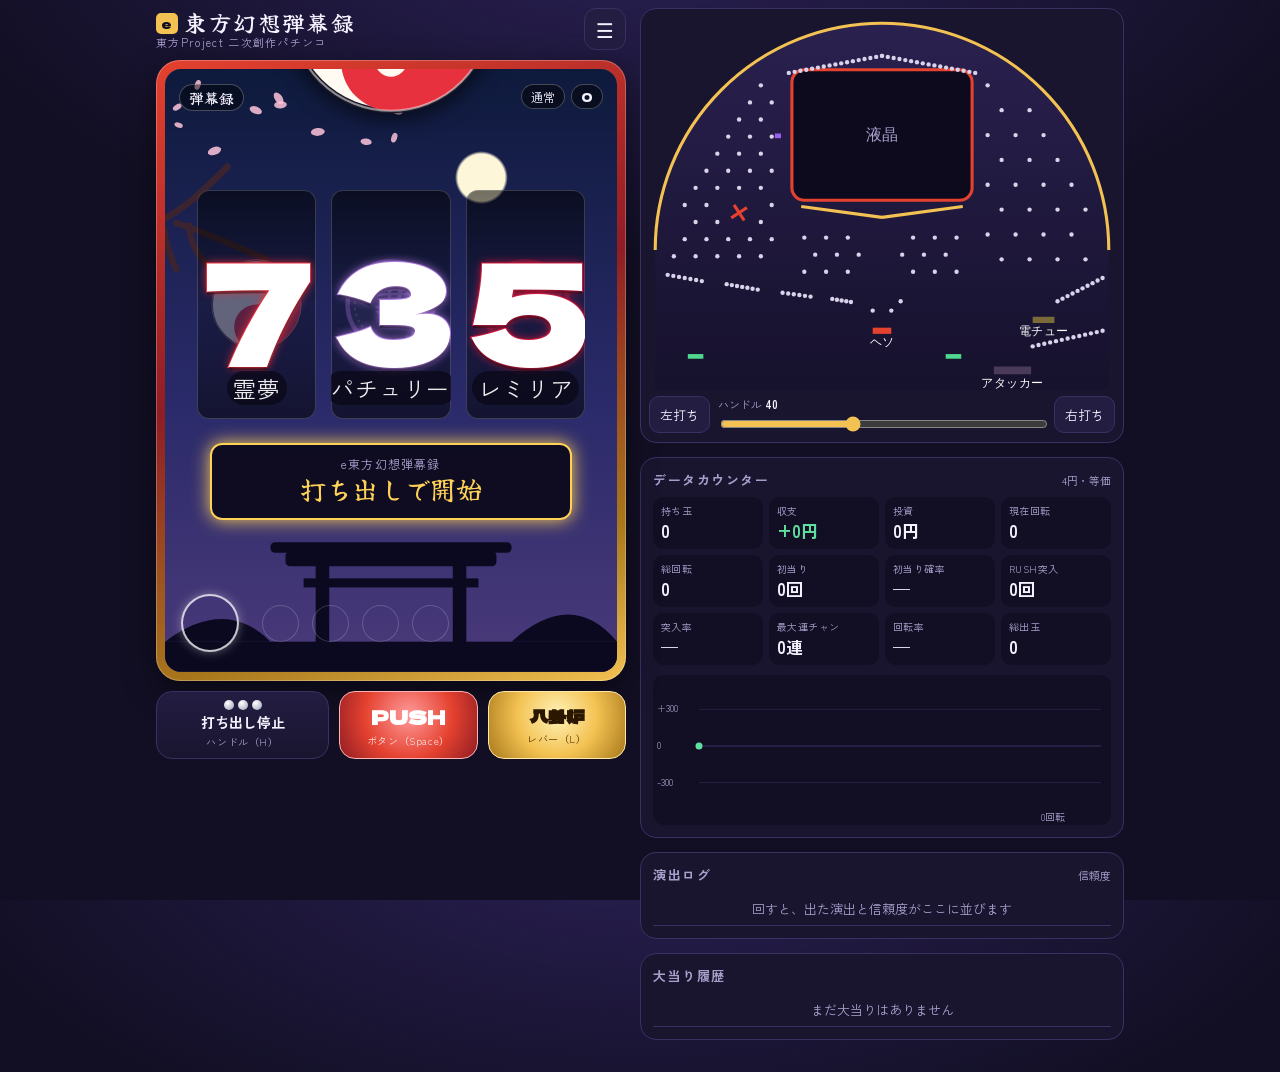
==== app/index.html @ f068f6b1 "物理盤面・セリフを追加し、EXと復活演出を濃厚に、フルデバッグ - 玉を打つ盤面を物理演算で追加（天釘・風車・ワープ・ステージ・道釘・命釘・ヘソ、   右打ちルートの電チュー・アタッカー）。ハンドルの" ====
<!doctype html>
<html lang="ja">
<head>
  <meta charset="utf-8">
  <meta name="viewport" content="width=device-width, initial-scale=1, viewport-fit=cover">
  <meta name="theme-color" content="#120f24">
  <meta name="apple-mobile-web-app-capable" content="yes">
  <meta name="apple-mobile-web-app-status-bar-style" content="black-translucent">
  <title>幻想弾幕録</title>
  <link rel="manifest" href="manifest.json">
  <link rel="icon" href="icon.svg" type="image/svg+xml">
  <link rel="apple-touch-icon" href="icon-192.png">
  <link rel="preconnect" href="https://fonts.googleapis.com">
  <link rel="preconnect" href="https://fonts.gstatic.com" crossorigin>
  <link rel="stylesheet" href="https://fonts.googleapis.com/css2?family=Dela+Gothic+One&family=Yuji+Syuku&family=Zen+Kaku+Gothic+New:wght@400;700&display=swap">
  <link rel="stylesheet" href="style.css">
</head>
<body>
  <div id="app">
    <div class="machine">
      <header class="bar">
        <div class="brand"><span class="e">e</span>東方幻想弾幕録<small>東方Project 二次創作パチンコ</small></div>
        <button id="menuBtn" class="icon-btn" type="button" aria-label="メニュー（カスタム・設定）">☰</button>
      </header>

      <div class="cabinet">
        <div id="stage" class="stage" aria-label="液晶"></div>
      </div>

      <div class="controls">
        <button id="handleBtn" class="ctl handle" type="button" aria-pressed="false">
          <span class="glyph"><i class="ball"></i><i class="ball"></i><i class="ball"></i></span>
          <span class="lbl">打ち出し停止</span>
          <small>ハンドル（H）</small>
        </button>
        <button id="pushBtn" class="ctl push" type="button">
          <span class="glyph">PUSH</span>
          <small>ボタン（Space）</small>
        </button>
        <button id="leverBtn" class="ctl lever" type="button">
          <span class="glyph">八卦炉</span>
          <small>レバー（L）</small>
        </button>
        <button id="dropBtn" class="ctl drop" type="button" hidden>
          <span class="glyph">役物</span>
          <small>投下</small>
        </button>
      </div>

      <div class="board-panel" id="boardPanel">
        <canvas id="board" class="board" aria-label="盤面"></canvas>
        <div class="stroke">
          <button type="button" id="leftShot">左打ち</button>
          <label class="stroke-range"><span>ハンドル <b id="strengthVal">40</b></span>
            <input id="strength" type="range" min="0" max="100" step="1" value="40" aria-label="ハンドルの強さ"></label>
          <button type="button" id="rightShot">右打ち</button>
        </div>
        <div class="shot-hint" id="shotHint" hidden></div>
      </div>
    </div>

    <div class="side">
      <section class="panel" aria-labelledby="counterTitle">
        <h2 id="counterTitle">データカウンター <small>4円・等価</small></h2>
        <div class="counter">
          <div><span>持ち玉</span><b id="cBalls">0</b></div>
          <div><span>収支</span><b id="cBalance">0円</b></div>
          <div><span>投資</span><b id="cInvest">0円</b></div>
          <div><span>現在回転</span><b id="cNow">0</b></div>
          <div><span>総回転</span><b id="cTotal">0</b></div>
          <div><span>初当り</span><b id="cHits">0回</b></div>
          <div><span>初当り確率</span><b id="cProb">—</b></div>
          <div><span>RUSH突入</span><b id="cRush">0回</b></div>
          <div><span>突入率</span><b id="cRushRate">—</b></div>
          <div><span>最大連チャン</span><b id="cMax">0連</b></div>
          <div><span>回転率</span><b id="cRate">—</b></div>
          <div><span>総出玉</span><b id="cOut">0</b></div>
        </div>
        <canvas id="graph" class="graph" aria-label="差玉グラフ"></canvas>
      </section>

      <section class="panel" id="logPanel" aria-labelledby="logTitle">
        <h2 id="logTitle">演出ログ <small>信頼度</small></h2>
        <ul class="list" id="log"></ul>
      </section>

      <section class="panel" aria-labelledby="historyTitle">
        <h2 id="historyTitle">大当り履歴</h2>
        <ul class="list" id="history"></ul>
      </section>
    </div>
  </div>

  <div class="scrim" id="menu" hidden>
    <div class="sheet" role="dialog" aria-modal="true" aria-labelledby="menuTitle">
      <div class="sheet-head">
        <h2 id="menuTitle">メニュー</h2>
        <button id="menuClose" type="button" class="icon-btn" aria-label="閉じる">✕</button>
      </div>
      <div class="tabs" id="menuTabs" role="tablist">
        <button type="button" role="tab" data-tab="custom">カスタム</button>
        <button type="button" role="tab" data-tab="settings">設定</button>
        <button type="button" role="tab" data-tab="art">素材</button>
        <button type="button" role="tab" data-tab="spec">スペック</button>
        <button type="button" role="tab" data-tab="data">データ</button>
        <button type="button" role="tab" data-tab="dev">開発者</button>
      </div>
      <div id="menuBody"></div>
    </div>
  </div>

  <div class="scrim" id="confirm" hidden>
    <div class="confirm" role="alertdialog" aria-modal="true" aria-labelledby="confirmText">
      <p id="confirmText">持ち玉・投資・履歴・グラフを消して最初からにします。よろしいですか？</p>
      <div class="row">
        <button type="button" id="confirmNo">やめる</button>
        <button type="button" id="confirmYes" class="btn-primary">リセット</button>
      </div>
    </div>
  </div>

  <script src="data.js"></script>
  <script src="engine.js"></script>
  <script src="sound.js"></script>
  <script src="assets.js"></script>
  <script src="board.js"></script>
  <script src="stage.js"></script>
  <script src="app.js"></script>
</body>
</html>
---- app/style.css ----
/* 幻想郷の夜をまとった筐体。左に台、右（スマホでは下）にデータカウンター。 */
:root {
  --night: #120f24;
  --night-2: #1c1738;
  --panel: #19152f;
  --panel-2: #231d42;
  --line: #3a3163;
  --ink: #f5f1ff;
  --muted: #a99fcb;
  --shu: #e4412f;
  --shu-deep: #8f1d24;
  --gold: #f3c252;
  --gold-deep: #a8781c;
  --sakura: #f7a8c8;
  --ice: #7fd6f6;
  --plus: #5fe0a0;
  --minus: #ff5d6c;

  --c-white: #ffffff;
  --c-blue: #59a9ff;
  --c-green: #4fd88f;
  --c-purple: #bb80ff;
  --c-red: #ff3b52;
  --c-gold: #ffd257;

  --font-display: "Yuji Syuku", "Hiragino Mincho ProN", "Yu Mincho", serif;
  --font-ui: "Zen Kaku Gothic New", "Hiragino Sans", "Noto Sans JP", system-ui, sans-serif;
  --font-num: "Dela Gothic One", "Zen Kaku Gothic New", "Hiragino Sans", sans-serif;

  color-scheme: dark;
}

* { box-sizing: border-box; }
[hidden] { display: none !important; }

html, body { height: 100%; }

body {
  margin: 0;
  background:
    radial-gradient(1200px 600px at 50% -10%, #2b2156 0%, transparent 60%),
    var(--night);
  color: var(--ink);
  font-family: var(--font-ui);
  font-size: 14px;
  -webkit-tap-highlight-color: transparent;
}

button, select, input { font: inherit; color: inherit; }

button {
  cursor: pointer;
  border: 1px solid var(--line);
  background: var(--panel-2);
  border-radius: 10px;
  padding: 8px 12px;
  touch-action: manipulation;
}
button:focus-visible, select:focus-visible, input:focus-visible { outline: 2px solid var(--gold); outline-offset: 2px; }

#app {
  max-width: 1000px;
  margin: 0 auto;
  padding-inline: 16px;
  padding-block: 8px 32px;
  display: grid;
  grid-template-columns: minmax(0, 1fr);
  gap: 14px;
}

@media (min-width: 900px) {
  #app { grid-template-columns: minmax(0, 470px) minmax(0, 1fr); align-items: start; }
  .machine { position: sticky; top: calc(env(safe-area-inset-top, 0px) + 8px); }
}

.machine { display: grid; gap: 10px; min-width: 0; }
.side { display: grid; gap: 14px; min-width: 0; }

/* ---------- ヘッダー ---------- */

.bar { display: flex; align-items: center; justify-content: space-between; gap: 8px; }
.brand { font-family: var(--font-display); font-size: 23px; letter-spacing: 0.06em; line-height: 1.1; }
.brand .e {
  font-family: var(--font-num);
  font-size: 13px;
  color: var(--night);
  background: var(--gold);
  border-radius: 5px;
  padding: 1px 5px;
  margin-right: 6px;
  vertical-align: 3px;
}
.brand small { display: block; font-family: var(--font-ui); font-size: 11px; letter-spacing: 0.12em; color: var(--muted); }
.icon-btn { width: 42px; height: 42px; padding: 0; font-size: 20px; border-radius: 12px; }

/* ---------- 筐体とステージ ---------- */

.cabinet {
  border-radius: 24px;
  padding: 9px;
  background:
    linear-gradient(160deg, var(--shu) 0%, var(--shu-deep) 45%, var(--gold-deep) 80%, var(--gold) 100%);
  box-shadow: 0 10px 30px rgba(0, 0, 0, 0.5), inset 0 0 0 1px rgba(255, 255, 255, 0.25);
}

.stage {
  position: relative;
  aspect-ratio: 3 / 4;
  max-width: 100%;
  border-radius: 16px;
  overflow: hidden;
  isolation: isolate;
  background: var(--night-2);
  box-shadow: inset 0 0 0 2px rgba(243, 194, 82, 0.6);
  user-select: none;
  -webkit-user-select: none;
}
.stage > * { position: absolute; }

/* 背景 */
.bg { inset: 0; z-index: 0; transition: opacity 0.6s; }
.bg svg { position: absolute; inset: auto 0 0 0; width: 100%; height: auto; }
.bg.shrine { background: radial-gradient(circle at 70% 18%, #fdf6d8 0 4%, transparent 4.5%), linear-gradient(#0e1a3c 0%, #2a2a6a 55%, #4b3a7a 100%); }
.bg.koumakan { background: radial-gradient(circle at 72% 20%, #ff6a6a 0 9%, #c4142c 9.5% 11%, transparent 11.5%), linear-gradient(#2a0610 0%, #6b0d1f 55%, #a3203a 100%); }
.bg.meikai { background: radial-gradient(circle at 30% 22%, #fff 0 5%, transparent 5.5%), linear-gradient(#3a2d5c 0%, #7d6aa8 55%, #e6b3d6 100%); }
.bg.rush { background: conic-gradient(from 0deg at 50% 45%, #3b0b4f, #0d2d5c, #0b4a4a, #4a3b0b, #4f0b2a, #3b0b4f); animation: spinbg 14s linear infinite; }
.bg.bonus { background: radial-gradient(circle at 50% 40%, #fff3c4 0%, #f3c252 25%, #a8521c 60%, #2a0d10 100%); }
@keyframes spinbg { to { filter: hue-rotate(360deg); } }

.fx { inset: 0; width: 100%; height: 100%; z-index: 1; pointer-events: none; }

/* 桜役物（西行妖） */
.sakura-yaku { left: -6%; top: 12%; width: 34%; z-index: 2; pointer-events: none; transform-origin: 0 50%; transition: transform 0.5s, filter 0.5s; }
.sakura-yaku .blossom { transform-box: fill-box; transform-origin: center; transform: scale(0.35); transition: transform 0.6s cubic-bezier(0.2, 1.6, 0.4, 1); }
.sakura-yaku.bloom { filter: drop-shadow(0 0 12px var(--sakura)); }
.sakura-yaku.bloom .blossom { transform: scale(1); }

/* 陰陽玉役物 */
.yinyang {
  left: 50%;
  top: 0;
  width: 46%;
  z-index: 6;
  transform: translate(-50%, -78%);
  pointer-events: none;
  filter: drop-shadow(0 6px 10px rgba(0, 0, 0, 0.6));
}
.yinyang svg { width: 100%; height: auto; display: block; }
.yinyang.lamp svg { filter: drop-shadow(0 0 14px #ff5a5a) drop-shadow(0 0 24px #ffd257); animation: lamp 0.35s ease-in-out infinite alternate; }
@keyframes lamp { to { filter: drop-shadow(0 0 4px #ff5a5a); } }
.yinyang.drop { animation: drop 1.05s cubic-bezier(0.3, 0, 0.3, 1) both; }
.yinyang.drop-weak { animation: dropWeak 0.9s cubic-bezier(0.3, 0, 0.3, 1) both; }
.yinyang.drop-early { animation-duration: 0.7s; }
@keyframes drop {
  0% { transform: translate(-50%, -78%) rotate(0deg); }
  28% { transform: translate(-50%, 34%) rotate(200deg); }
  36% { transform: translate(-50%, 24%) rotate(220deg); }
  44% { transform: translate(-50%, 34%) rotate(230deg); }
  78% { transform: translate(-50%, 34%) rotate(240deg); }
  100% { transform: translate(-50%, -78%) rotate(360deg); }
}
@keyframes dropWeak {
  0% { transform: translate(-50%, -78%); }
  35% { transform: translate(-50%, -38%) rotate(40deg); }
  60% { transform: translate(-50%, -44%) rotate(30deg); }
  100% { transform: translate(-50%, -78%); }
}

.logo {
  left: 3%;
  top: 2.5%;
  z-index: 7;
  font-family: var(--font-display);
  font-size: 15px;
  padding: 2px 9px;
  border-radius: 999px;
  background: rgba(0, 0, 0, 0.45);
  border: 1px solid rgba(255, 255, 255, 0.25);
}
.logo.flash-white { animation: logoFlash 0.5s 2; --lf: #ffffff; }
.logo.flash-red { animation: logoFlash 0.5s 3; --lf: var(--c-red); }
@keyframes logoFlash { 50% { background: var(--lf); color: #000; box-shadow: 0 0 18px var(--lf); } }

.status {
  right: 3%;
  top: 2.5%;
  z-index: 7;
  display: flex;
  gap: 6px;
  align-items: center;
  font-size: 12px;
}
.chip {
  padding: 3px 9px;
  border-radius: 999px;
  background: rgba(0, 0, 0, 0.5);
  border: 1px solid rgba(255, 255, 255, 0.25);
  font-variant-numeric: tabular-nums;
}
.chip.rush { background: linear-gradient(90deg, var(--shu), #b0178c); border-color: #ffd0e0; font-weight: 700; }
.chip.st { font-family: var(--font-num); }

/* リール */
.reels {
  left: 7%;
  right: 7%;
  top: 20%;
  height: 38%;
  z-index: 3;
  display: grid;
  grid-template-columns: repeat(3, 1fr);
  gap: 4%;
  transition: filter 0.4s, opacity 0.4s;
}
.reels.dim { filter: brightness(0.45) saturate(0.6); }
.reel {
  position: relative;
  overflow: hidden;
  border-radius: 12px;
  background: linear-gradient(rgba(0, 0, 0, 0.55), rgba(0, 0, 0, 0.25) 50%, rgba(0, 0, 0, 0.55));
  box-shadow: inset 0 0 0 1px rgba(255, 255, 255, 0.18);
}
.strip { position: absolute; left: 0; right: 0; top: 0; will-change: transform; }
.cell {
  height: var(--cell-h, 100px);
  display: grid;
  place-items: center;
  position: relative;
}
.cell .num {
  position: relative;
  z-index: 1;
  font-family: var(--font-num);
  font-size: calc(var(--cell-h, 100px) * 0.62);
  line-height: 1;
  color: #fff;
  -webkit-text-stroke: 2px var(--cc, #e8313f);
  paint-order: stroke fill;
  text-shadow: 0 0 10px var(--cc, #e8313f), 0 3px 0 rgba(0, 0, 0, 0.6);
}
.crest { display: block; }
.crest svg, .big-crest svg { display: block; width: 100%; height: auto; }
.cell .crest { position: absolute; width: 78%; opacity: 0.32; }
.cell .name {
  position: absolute;
  bottom: 6%;
  z-index: 1;
  font-size: calc(var(--cell-h, 100px) * 0.1);
  letter-spacing: 0.04em;
  white-space: nowrap;
  padding: 0 6px;
  border-radius: 99px;
  background: rgba(10, 8, 22, 0.72);
  color: rgba(255, 255, 255, 0.92);
}
.cell.charge .num { font-size: calc(var(--cell-h, 100px) * 0.24); -webkit-text-stroke: 1px var(--gold); text-shadow: 0 0 12px var(--gold); }
.cell.next .num { font-size: calc(var(--cell-h, 100px) * 0.34); -webkit-text-stroke: 1px var(--c-purple); }

.reel.spinning .strip { animation: roll var(--roll, 0.32s) linear infinite; filter: blur(1.5px); }
.reel.slow .strip { --roll: 0.9s; }
@keyframes roll { from { transform: translateY(0); } to { transform: translateY(-33.3333%); } }
.reel.tenpai { box-shadow: inset 0 0 0 2px var(--c-red), 0 0 16px var(--c-red); }
.reel.hit { box-shadow: inset 0 0 0 2px var(--c-gold), 0 0 22px var(--c-gold); animation: hitBounce 0.5s ease-out 3; }
@keyframes hitBounce { 50% { transform: translateY(-6%); } }
.reel.shake { animation: shake 0.12s linear infinite; }
@keyframes shake { 25% { transform: translateX(-3px); } 75% { transform: translateX(3px); } }

/* 保留 */
.holds {
  left: 4%;
  right: 4%;
  bottom: 3%;
  height: 10%;
  z-index: 4;
  display: flex;
  align-items: center;
  gap: 3%;
}
.hold {
  position: relative;
  width: 9%;
  aspect-ratio: 1;
  border-radius: 50%;
  background: radial-gradient(circle at 35% 30%, #fff, #c9c4da 60%, #8d86a6);
  box-shadow: 0 0 0 1px rgba(0, 0, 0, 0.4);
  transition: transform 0.3s;
}
.hold.empty { background: transparent; box-shadow: inset 0 0 0 1px rgba(255, 255, 255, 0.18); }
.hold.active { width: 13%; margin-right: 3%; box-shadow: 0 0 0 2px rgba(255, 255, 255, 0.7), 0 0 12px rgba(255, 255, 255, 0.5); }
.hold.c-blue { background: radial-gradient(circle at 35% 30%, #d9ecff, var(--c-blue) 55%, #1d4f9a); }
.hold.c-green { background: radial-gradient(circle at 35% 30%, #dcffe9, var(--c-green) 55%, #17733f); }
.hold.c-purple { background: radial-gradient(circle at 35% 30%, #f1e2ff, var(--c-purple) 55%, #5b2a99); }
.hold.c-red { background: radial-gradient(circle at 35% 30%, #ffdadf, var(--c-red) 55%, #8d0f20); }
.hold.c-gold { background: radial-gradient(circle at 35% 30%, #fff6d1, var(--c-gold) 55%, #9a6a10); box-shadow: 0 0 10px var(--c-gold); }
.hold.c-rainbow { background: conic-gradient(#ff4d6d, #ffb84d, #f9f871, #4dff9a, #4dc7ff, #9d6bff, #ff4d6d); animation: spin 1.2s linear infinite; box-shadow: 0 0 12px #fff; }
.hold.c-blink { animation: blink 0.4s steps(2) infinite; }
.hold.c-seal::after {
  content: "";
  position: absolute;
  left: 30%;
  top: -12%;
  width: 40%;
  height: 124%;
  border-radius: 2px;
  background: repeating-linear-gradient(#f6eed2 0 20%, #c4142c 20% 24%, #f6eed2 24% 100%);
  box-shadow: 0 0 6px rgba(0, 0, 0, 0.6);
}
.hold.pop { animation: pop 0.45s ease-out; }
@keyframes pop { 40% { transform: scale(1.45); } }
@keyframes spin { to { transform: rotate(360deg); } }
@keyframes blink { 50% { filter: brightness(2) saturate(0); } }
.holds.rush .hold:not(.empty):not([class*="c-"]) { background: radial-gradient(circle at 35% 30%, #fff, #ffc0d6 55%, #b0306a); }

.right-shoot {
  right: 3%;
  top: 11%;
  z-index: 7;
  font-family: var(--font-num);
  font-size: 12px;
  color: var(--gold);
  letter-spacing: 0.08em;
  animation: arrow 0.8s ease-in-out infinite;
}
@keyframes arrow { 50% { transform: translateX(4px); } }

/* 演出レイヤー */
.layer { inset: 0; z-index: 5; pointer-events: none; }
.layer > * { position: absolute; }

.card {
  left: 7%;
  right: 7%;
  top: 30%;
  padding: 10px 12px 12px;
  border-radius: 12px;
  background: rgba(10, 8, 22, 0.86);
  border: 2px solid var(--tone, #fff);
  box-shadow: 0 0 18px var(--tone, #fff);
  text-align: center;
  animation: cardIn 0.28s cubic-bezier(0.2, 1.3, 0.4, 1) both;
}
.card .t { font-size: 12px; letter-spacing: 0.1em; color: var(--muted); }
.card .m { font-family: var(--font-display); font-size: 26px; line-height: 1.3; color: var(--tone, #fff); text-wrap: balance; }
.card .crest { width: 42px; margin: 0 auto 4px; display: block; }
@keyframes cardIn { from { transform: scale(0.6) rotate(-3deg); opacity: 0; } }

.tone-white { --tone: var(--c-white); }
.tone-blue { --tone: var(--c-blue); }
.tone-green { --tone: var(--c-green); }
.tone-purple { --tone: var(--c-purple); }
.tone-red { --tone: var(--c-red); }
.tone-gold { --tone: var(--c-gold); }
.tone-rainbow { --tone: #ff7ad9; }
.tone-rainbow .m, .rainbow-text {
  background: linear-gradient(90deg, #ff4d6d, #ffb84d, #f9f871, #4dff9a, #4dc7ff, #9d6bff, #ff4d6d);
  background-size: 200% 100%;
  -webkit-background-clip: text;
  background-clip: text;
  color: transparent;
  animation: rainbow 1.2s linear infinite;
}
@keyframes rainbow { to { background-position: 200% 0; } }

.reach-title {
  left: 0;
  right: 0;
  top: 7%;
  padding: 8px 10px;
  text-align: center;
  background: linear-gradient(90deg, transparent, rgba(0, 0, 0, 0.7) 20% 80%, transparent);
  animation: titleIn 0.45s cubic-bezier(0.2, 1.4, 0.4, 1) both;
}
.reach-title .k { font-size: 12px; letter-spacing: 0.3em; color: var(--muted); }
.reach-title .m { font-family: var(--font-display); font-size: clamp(22px, 7.4vw, 32px); line-height: 1.2; color: var(--tone, #fff); text-shadow: 0 0 14px var(--tone, #fff); text-wrap: balance; }
@keyframes titleIn { from { transform: scaleX(1.8); opacity: 0; letter-spacing: 0.5em; } }

.big-crest { left: 50%; top: 50%; width: 70%; transform: translate(-50%, -50%); opacity: 0.18; animation: crestIn 0.6s ease-out both; }
@keyframes crestIn { from { transform: translate(-50%, -50%) scale(1.6) rotate(-20deg); opacity: 0; } }

.cutin {
  left: -4%;
  right: -4%;
  top: 60%;
  height: 20%;
  display: flex;
  align-items: center;
  gap: 10px;
  padding-inline: 10%;
  transform: skewY(-7deg);
  background: linear-gradient(90deg, rgba(0, 0, 0, 0.9), var(--tone, #fff) 18%, rgba(0, 0, 0, 0.9) 22%, rgba(0, 0, 0, 0.9) 78%, var(--tone, #fff) 82%, rgba(0, 0, 0, 0.9));
  border-top: 2px solid var(--tone, #fff);
  border-bottom: 2px solid var(--tone, #fff);
  animation: cutin 1.25s cubic-bezier(0.2, 0.9, 0.3, 1) both;
}
.cutin .crest { width: 16%; flex: none; }
.cutin .m { font-family: var(--font-display); font-size: clamp(16px, 5.4vw, 24px); color: var(--tone, #fff); text-shadow: 0 0 10px var(--tone, #fff); min-width: 0; }
@keyframes cutin {
  0% { transform: skewY(-7deg) translateX(110%); }
  18%, 82% { transform: skewY(-7deg) translateX(0); }
  100% { transform: skewY(-7deg) translateX(-110%); }
}

.telop {
  left: 4%;
  right: 4%;
  bottom: 16%;
  z-index: 6;
  padding: 6px 10px;
  text-align: center;
  font-family: var(--font-display);
  font-size: clamp(16px, 5vw, 21px);
  color: var(--tone, #fff);
  background: linear-gradient(90deg, transparent, rgba(0, 0, 0, 0.72) 15% 85%, transparent);
  border-block: 1px solid var(--tone, rgba(255, 255, 255, 0.4));
  animation: telopIn 0.3s ease-out both;
}
@keyframes telopIn { from { clip-path: inset(0 50% 0 50%); } to { clip-path: inset(0 0 0 0); } }

.notice {
  inset: 0;
  display: grid;
  place-items: center;
  text-align: center;
  font-family: var(--font-display);
  font-size: clamp(34px, 12vw, 54px);
  color: var(--tone, var(--c-gold));
  text-shadow: 0 0 16px var(--tone, var(--c-gold)), 0 0 40px var(--tone, var(--c-gold));
  animation: noticeIn 0.5s cubic-bezier(0.2, 1.5, 0.4, 1) both;
}
@keyframes noticeIn { from { transform: scale(3); opacity: 0; } }

.su { left: 6%; right: 6%; top: 24%; display: grid; gap: 6px; }
.su .step {
  padding: 6px 10px;
  border-radius: 8px;
  background: rgba(0, 0, 0, 0.75);
  border: 1px solid var(--tone, #fff);
  font-family: var(--font-display);
  font-size: 18px;
  color: var(--tone, #fff);
  display: flex;
  align-items: center;
  gap: 8px;
  animation: stepIn 0.25s ease-out both;
}
.su .step .crest { width: 26px; flex: none; }
@keyframes stepIn { from { transform: translateX(-30%); opacity: 0; } }

.clock-fx {
  left: 50%;
  top: 40%;
  width: 72%;
  aspect-ratio: 1;
  transform: translate(-50%, -50%);
  border-radius: 50%;
  border: 3px solid var(--tone, #fff);
  box-shadow: 0 0 24px var(--tone, #fff), inset 0 0 24px var(--tone, #fff);
  animation: clockIn 1.4s ease-out both;
}
.clock-fx::before, .clock-fx::after {
  content: "";
  position: absolute;
  left: 50%;
  bottom: 50%;
  width: 3px;
  background: var(--tone, #fff);
  transform-origin: 50% 100%;
}
.clock-fx::before { height: 38%; animation: hand 1.4s linear both; }
.clock-fx::after { height: 26%; transform: rotate(90deg); }
@keyframes clockIn { from { transform: translate(-50%, -50%) scale(0.2); opacity: 0; } 30% { opacity: 1; } }
@keyframes hand { from { transform: rotate(0deg); } to { transform: rotate(-300deg); } }

.stage.mono .bg, .stage.mono .fx, .stage.mono .reels { filter: grayscale(1) contrast(1.2); }
.stage.freeze .fx, .stage.freeze .reels { filter: saturate(0.2) hue-rotate(180deg) brightness(0.8); }

.laser {
  left: -5%;
  right: -5%;
  height: 2.2%;
  border-radius: 99px;
  background: linear-gradient(90deg, transparent, #fff 20% 80%, transparent);
  box-shadow: 0 0 12px var(--c-red), 0 0 24px var(--c-red);
  animation: laser 0.6s ease-out both;
}
@keyframes laser { from { transform: scaleX(0); } 60% { transform: scaleX(1); } to { opacity: 0; } }

.sukima {
  left: 8%;
  right: 8%;
  top: 34%;
  height: 22%;
  border-radius: 50%;
  background: radial-gradient(ellipse at center, #0b0414 40%, #3b1260 70%, transparent 72%);
  box-shadow: 0 0 24px #9a5ef0;
  animation: sukimaOpen 1.3s ease-out both;
  overflow: hidden;
}
.sukima::before {
  content: "";
  position: absolute;
  inset: 0;
  background:
    radial-gradient(circle at 22% 45%, #fff 0 2%, #c22 2.5% 4%, transparent 4.5%),
    radial-gradient(circle at 48% 60%, #fff 0 2%, #c22 2.5% 4%, transparent 4.5%),
    radial-gradient(circle at 70% 40%, #fff 0 2%, #c22 2.5% 4%, transparent 4.5%),
    radial-gradient(circle at 85% 62%, #fff 0 1.6%, #c22 2% 3.4%, transparent 3.8%);
}
.sukima .ribbon { position: absolute; top: -10%; width: 8%; height: 30%; background: #e04a8a; border-radius: 2px; }
@keyframes sukimaOpen { from { transform: scaleY(0); } 40% { transform: scaleY(1); } 85% { transform: scaleY(1); } to { transform: scaleY(0.04); opacity: 0; } }

.roulette {
  left: 18%;
  right: 18%;
  top: 30%;
  padding: 8px;
  border-radius: 14px;
  text-align: center;
  background: rgba(8, 30, 54, 0.9);
  border: 2px solid var(--ice);
  box-shadow: 0 0 22px var(--ice);
}
.roulette .t { font-size: 12px; color: var(--ice); letter-spacing: 0.1em; }
.roulette .m { font-family: var(--font-num); font-size: 44px; color: #fff; text-shadow: 0 0 14px var(--ice); }

.word {
  inset: 0;
  display: flex;
  align-items: center;
  justify-content: center;
  gap: 4px;
  font-family: var(--font-display);
  font-size: clamp(44px, 16vw, 72px);
  color: var(--tone, #fff);
  text-shadow: 0 0 18px var(--tone, #fff);
}
.word span { animation: wordIn 0.35s cubic-bezier(0.2, 1.5, 0.4, 1) both; }
@keyframes wordIn { from { transform: translateY(-80%) scale(2); opacity: 0; } }

.flash { inset: 0; z-index: 9; background: #fff; opacity: 0; pointer-events: none; }
.flash.go { animation: flash 0.55s ease-out; }
.flash.red.go { background: var(--c-red); }
.flash.gold.go { background: var(--c-gold); }
@keyframes flash { 0% { opacity: 0.95; } 100% { opacity: 0; } }

.stage.quake { animation: quake 0.08s linear 8; }
@keyframes quake { 25% { transform: translate(3px, -2px); } 75% { transform: translate(-3px, 2px); } }

.edge { inset: 0; z-index: 8; pointer-events: none; box-shadow: inset 0 0 0 4px var(--tone, #fff), inset 0 0 40px var(--tone, #fff); animation: edge 0.25s ease-in-out 4 alternate; }
@keyframes edge { from { opacity: 0.2; } }

/* デバイス（PUSH・八卦炉レバー） */
.prompt { inset: 0; z-index: 8; display: grid; place-items: center; pointer-events: auto; cursor: pointer; }
.prompt .orb {
  width: 40%;
  aspect-ratio: 1;
  display: grid;
  place-items: center;
  font-family: var(--font-num);
  font-size: clamp(18px, 6vw, 28px);
  color: #fff;
  text-shadow: 0 2px 0 rgba(0, 0, 0, 0.5);
  border-radius: 50%;
  background: radial-gradient(circle at 35% 30%, #fff 0%, #ff8a8a 25%, var(--shu) 60%, var(--shu-deep) 100%);
  box-shadow: 0 0 0 4px #fff, 0 0 30px var(--shu);
  animation: pulse 0.5s ease-in-out infinite alternate;
}
.prompt .orb.lever {
  border-radius: 0;
  clip-path: polygon(30% 0, 70% 0, 100% 30%, 100% 70%, 70% 100%, 30% 100%, 0 70%, 0 30%);
  background: radial-gradient(circle at 50% 50%, #fff6c8 0%, var(--gold) 45%, var(--gold-deep) 100%);
  color: #3a1d00;
  text-shadow: none;
  font-size: clamp(15px, 4.6vw, 22px);
}
.prompt .orb small { display: block; font-family: var(--font-ui); font-size: 11px; font-weight: 700; }
.prompt .count { position: absolute; bottom: 20%; font-family: var(--font-num); font-size: 26px; color: var(--gold); }
@keyframes pulse { to { transform: scale(1.08); } }

/* BONUS・RUSH画面 */
.bonus-screen {
  inset: 0;
  z-index: 6;
  display: grid;
  place-content: center;
  justify-items: center;
  gap: 6px;
  text-align: center;
  background: radial-gradient(circle at 50% 42%, rgba(255, 243, 196, 0.25), rgba(20, 8, 10, 0.75) 70%);
}
.bonus-screen .t { font-family: var(--font-display); font-size: clamp(26px, 9vw, 40px); color: var(--c-gold); text-shadow: 0 0 18px var(--c-gold); }
.bonus-screen .sub { font-family: var(--font-num); font-size: 18px; letter-spacing: 0.1em; }
.bonus-screen .round { font-family: var(--font-num); font-size: 15px; color: var(--muted); font-variant-numeric: tabular-nums; }
.bonus-screen .pay { font-family: var(--font-num); font-size: clamp(30px, 10vw, 44px); font-variant-numeric: tabular-nums; }
.bonus-screen .ura { width: 64px; height: 18px; border-radius: 99px; background: var(--tone, #fff); box-shadow: 0 0 14px var(--tone, #fff); }
.bonus-screen .hint { font-size: 11px; color: var(--muted); }
.countdown { font-family: var(--font-num); font-size: clamp(60px, 22vw, 96px); color: #fff; text-shadow: 0 0 22px var(--c-red); font-variant-numeric: tabular-nums; }

/* ---------- 操作部 ---------- */

.controls { display: grid; grid-template-columns: 1.25fr 1fr 1fr; gap: 10px; }
.ctl {
  height: 68px;
  border-radius: 16px;
  display: grid;
  place-items: center;
  align-content: center;
  gap: 2px;
  border: 1px solid var(--line);
  background: linear-gradient(var(--panel-2), var(--panel));
  font-weight: 700;
}
.ctl small { font-size: 10px; font-weight: 400; color: var(--muted); letter-spacing: 0.06em; }
.ctl .glyph { font-family: var(--font-num); font-size: 18px; }
.ctl.handle.on { border-color: var(--gold); box-shadow: 0 0 0 1px var(--gold), 0 0 16px rgba(243, 194, 82, 0.35); }
.ctl.handle .glyph { display: inline-flex; gap: 4px; align-items: center; }
.ctl.handle .ball { width: 10px; height: 10px; border-radius: 50%; background: radial-gradient(circle at 35% 30%, #fff, #9aa0b5); }
.ctl.handle.on .ball { animation: ball 0.6s linear infinite; }
@keyframes ball { 50% { transform: translateY(-5px); } }
.ctl.push { background: radial-gradient(circle at 50% 35%, #ff9a9a, var(--shu) 55%, var(--shu-deep)); border-color: #ffb3b3; color: #fff; }
.ctl.push .glyph { font-size: 20px; }
.ctl.push small { color: rgba(255, 255, 255, 0.85); }
.ctl.lever { background: radial-gradient(circle at 50% 35%, #fff2b8, var(--gold) 50%, var(--gold-deep)); border-color: #ffe9a6; color: #2b1600; }
.ctl.lever small { color: #5a3a08; }
.ctl.armed { animation: armed 0.45s ease-in-out infinite alternate; }
@keyframes armed { to { box-shadow: 0 0 0 3px #fff, 0 0 22px #fff; } }
.ctl.buru { animation: buru 0.06s linear 12; }
@keyframes buru { 25% { transform: translate(-2px, 1px); } 75% { transform: translate(2px, -1px); } }

/* ---------- データカウンター ---------- */

.panel { background: var(--panel); border: 1px solid var(--line); border-radius: 16px; padding: 12px; min-width: 0; }
.panel h2 { margin: 0 0 8px; font-size: 13px; letter-spacing: 0.12em; color: var(--muted); font-weight: 700; display: flex; justify-content: space-between; align-items: baseline; gap: 8px; }
.panel h2 small { font-weight: 400; letter-spacing: 0; }

.counter { display: grid; grid-template-columns: repeat(3, minmax(0, 1fr)); gap: 6px; }
@media (min-width: 520px) and (max-width: 899px), (min-width: 1100px) { .counter { grid-template-columns: repeat(4, minmax(0, 1fr)); } }
.counter > div { background: var(--night); border-radius: 10px; padding: 6px 8px; min-width: 0; }
.counter span { display: block; font-size: 10px; color: var(--muted); letter-spacing: 0.04em; }
.counter b { display: block; font-weight: 700; font-size: 17px; font-variant-numeric: tabular-nums; white-space: nowrap; overflow: hidden; text-overflow: ellipsis; }
.plus { color: var(--plus); }
.minus { color: var(--minus); }

.graph { width: 100%; height: 150px; display: block; margin-top: 10px; border-radius: 10px; background: var(--night); }

.list { list-style: none; margin: 0; padding: 0; max-height: 260px; overflow-y: auto; }
.list li { display: flex; justify-content: space-between; gap: 10px; padding: 7px 2px; border-bottom: 1px solid var(--line); font-size: 13px; font-variant-numeric: tabular-nums; }
.list li .l { min-width: 0; }
.list li .r { flex: none; color: var(--muted); text-align: right; }
.list .tag { font-weight: 700; }
.list .tag.rush { color: var(--sakura); }
.list .tag.bonus { color: var(--gold); }
.list .tag.end { color: var(--muted); }
.list .empty { color: var(--muted); justify-content: center; }
.rel { font-weight: 700; font-size: 13px; }
.rel.r0 { color: var(--muted); }
.rel.r1 { color: var(--c-blue); }
.rel.r2 { color: var(--c-green); }
.rel.r3 { color: var(--c-red); }
.rel.r4 { color: var(--c-gold); }

/* ---------- メニュー ---------- */

.scrim { position: fixed; inset: 0; z-index: 50; background: rgba(5, 3, 12, 0.6); display: grid; align-items: end; justify-items: center; }
.sheet {
  width: min(560px, 100%);
  max-height: 86%;
  overflow-y: auto;
  background: var(--panel);
  border: 1px solid var(--line);
  border-radius: 20px 20px 0 0;
  padding: 14px 16px calc(env(safe-area-inset-bottom, 0px) + 18px);
}
@media (min-width: 700px) { .scrim { align-items: center; } .sheet { border-radius: 20px; } }
.sheet-head { display: flex; justify-content: space-between; align-items: center; gap: 8px; margin-bottom: 10px; }
.sheet-head h2 { margin: 0; font-family: var(--font-display); font-size: 22px; font-weight: 400; }
.tabs { display: grid; grid-template-columns: repeat(auto-fit, minmax(54px, 1fr)); gap: 4px; margin-bottom: 12px; background: var(--night); padding: 4px; border-radius: 12px; }
.tabs button { border: 0; background: transparent; padding: 8px 2px; font-size: 12px; }
.tabs button[aria-selected="true"] { background: var(--panel-2); color: var(--gold); font-weight: 700; }
.field { display: grid; gap: 6px; padding: 10px 0; border-bottom: 1px solid var(--line); }
.field:last-child { border-bottom: 0; }
.field .label { font-weight: 700; display: flex; justify-content: space-between; gap: 8px; }
.field .desc { font-size: 12px; color: var(--muted); line-height: 1.6; }
.seg { display: flex; flex-wrap: wrap; gap: 4px; }
.seg button { flex: 1 1 auto; min-width: 56px; padding: 8px 6px; font-size: 13px; background: var(--night); }
.seg button[aria-pressed="true"] { background: var(--shu); border-color: #ff9a8f; color: #fff; font-weight: 700; }
.range { width: 100%; accent-color: var(--shu); }
.spec { width: 100%; border-collapse: collapse; font-size: 13px; }
.spec th, .spec td { text-align: left; padding: 6px 4px; border-bottom: 1px solid var(--line); vertical-align: top; }
.spec th { color: var(--muted); font-weight: 400; width: 45%; }
.spec td { font-variant-numeric: tabular-nums; }
.table-wrap { overflow-x: auto; }
.rel-table h3 { font-size: 13px; margin: 14px 0 4px; color: var(--gold); }
.btn-danger { border-color: var(--shu); color: #ffb0a6; width: 100%; padding: 12px; }
.btn-primary { background: var(--shu); border-color: #ff9a8f; color: #fff; font-weight: 700; }
.note { font-size: 12px; color: var(--muted); line-height: 1.7; }

.confirm { width: min(360px, calc(100% - 32px)); align-self: center; background: var(--panel); border: 1px solid var(--line); border-radius: 16px; padding: 18px; display: grid; gap: 14px; }
.confirm p { margin: 0; line-height: 1.6; }
.confirm .row { display: grid; grid-template-columns: 1fr 1fr; gap: 8px; }

.complete {
  inset: 0;
  z-index: 9;
  display: grid;
  place-content: center;
  text-align: center;
  gap: 8px;
  background: rgba(10, 6, 20, 0.88);
  font-family: var(--font-display);
  font-size: 34px;
  color: var(--c-gold);
}
.complete small { font-family: var(--font-ui); font-size: 13px; color: var(--muted); }

@media (prefers-reduced-motion: reduce) {
  .stage.quake, .reel.shake, .ctl.buru, .bg.rush { animation: none !important; }
  .reel.spinning .strip { filter: none; }
}

/* 開発者モード */
.chip.dev { background: #ff9a1f; border-color: #ffd29a; color: #2a1400; font-weight: 700; }
.dev-group { border-bottom: 1px solid var(--line); padding: 8px 0; }
.dev-group summary { cursor: pointer; font-weight: 700; padding: 4px 0; }
.dev-table th, .dev-table td { padding: 5px 3px; vertical-align: middle; }
.dev-table thead th { font-size: 11px; color: var(--muted); }
.dev-table tbody th { width: auto; color: var(--ink); }
.dev-table small { color: var(--muted); font-size: 10px; }
.dev-table .freq { font-size: 12px; color: var(--gold); white-space: nowrap; }
.num-in { width: 64px; padding: 6px; border-radius: 8px; border: 1px solid var(--line); background: var(--night); font-variant-numeric: tabular-nums; }
.num-in.wide { width: 100px; }
.warn { margin: 6px 0 0; font-size: 12px; color: #ffb36b; line-height: 1.6; }

/* 取り込んだ立ち絵・背景 */
.bg { background-size: cover; background-position: center; }
.crest.portrait img { display: block; width: 100%; aspect-ratio: 1; object-fit: cover; object-position: 50% 12%; border-radius: 50%; border: 2px solid var(--tone, var(--cc, #fff)); background: rgba(0, 0, 0, 0.4); }
.cell .cell-art { position: absolute; inset: 5% 6% 20%; width: 88%; height: 75%; object-fit: cover; object-position: 50% 10%; border-radius: 8px; opacity: 0.55; }
.cutin .crest.portrait { width: 24%; }
.cutin .crest.portrait img { border-radius: 10px; aspect-ratio: 3 / 4; }
.su .step .crest.portrait { width: 30px; }
.tachie { right: -6%; bottom: 0; height: 92%; pointer-events: none; animation: tachieIn 0.5s cubic-bezier(0.2, 1.2, 0.4, 1) both; }
.tachie img { height: 100%; width: auto; max-width: none; filter: drop-shadow(0 0 14px rgba(0, 0, 0, 0.7)); }
@keyframes tachieIn { from { transform: translateX(40%); opacity: 0; } }
.asset-row { display: grid; grid-template-columns: 52px minmax(0, 1fr) auto; gap: 10px; align-items: center; padding: 8px 0; border-bottom: 1px solid var(--line); }
.asset-row .thumb { width: 52px; height: 52px; border-radius: 10px; background: var(--night); overflow: hidden; display: grid; place-items: center; }
.asset-row .thumb img { width: 100%; height: 100%; object-fit: cover; object-position: 50% 12%; }
.asset-row .thumb svg { width: 80%; }
.asset-row .name small { display: block; color: var(--muted); font-size: 11px; }
.asset-row .acts { display: flex; gap: 6px; }
.asset-row label.btn { border: 1px solid var(--line); background: var(--panel-2); border-radius: 10px; padding: 8px 10px; cursor: pointer; font-size: 13px; }
.asset-row label.btn:focus-within { outline: 2px solid var(--gold); }
.asset-row input[type="file"] { position: absolute; width: 1px; height: 1px; opacity: 0; }
.asset-row button { font-size: 13px; }
.drop-btns { display: grid; grid-template-columns: repeat(4, 1fr); gap: 6px; }
.drop-btns button { padding: 10px 4px; font-size: 13px; }
.controls.has-drop { grid-template-columns: 1.15fr 1fr 1fr 0.8fr; }
.ctl.drop { background: radial-gradient(circle at 50% 35%, #ffffff, #f0d9dc 45%, #c22a3a); border-color: #ffd0d6; color: #3a0610; }
.ctl.drop small { color: #5a1420; }

/* セリフ枠 */
.serif {
  left: 3%;
  right: 3%;
  top: 60%;
  z-index: 7;
  display: grid;
  grid-template-columns: 15% minmax(0, 1fr);
  gap: 8px;
  align-items: center;
  padding: 8px 10px;
  border-radius: 12px;
  background: rgba(8, 6, 18, 0.96);
  border: 1px solid var(--tone, rgba(255, 255, 255, 0.4));
  box-shadow: 0 0 14px rgba(0, 0, 0, 0.6);
  animation: serifIn 0.2s ease-out both;
}
.serif .face svg, .serif .face img { width: 100%; }
.serif .who { font-size: 11px; font-weight: 700; letter-spacing: 0.06em; }
.serif .txt { font-family: var(--font-display); font-size: clamp(15px, 4.6vw, 19px); line-height: 1.35; color: var(--tone, #fff); min-height: 1.35em; }
@keyframes serifIn { from { transform: translateY(20%); opacity: 0; } }

/* 物理盤面 */
.board-panel { position: relative; display: grid; gap: 6px; background: var(--panel); border: 1px solid var(--line); border-radius: 16px; padding: 8px; }
.board { width: 100%; aspect-ratio: 300 / 240; display: block; border-radius: 10px; max-width: 100%; }
.stroke { display: grid; grid-template-columns: auto minmax(0, 1fr) auto; gap: 8px; align-items: center; }
.stroke button { font-size: 13px; padding: 8px 10px; }
.stroke-range { display: grid; gap: 2px; font-size: 11px; color: var(--muted); }
.stroke-range b { color: var(--ink); font-variant-numeric: tabular-nums; }
.stroke-range input { width: 100%; accent-color: var(--gold); }
.shot-hint { position: absolute; left: 50%; top: 8px; transform: translateX(-50%); padding: 4px 12px; border-radius: 99px; background: var(--shu); color: #fff; font-weight: 700; font-size: 13px; animation: pulse 0.5s ease-in-out infinite alternate; white-space: nowrap; }
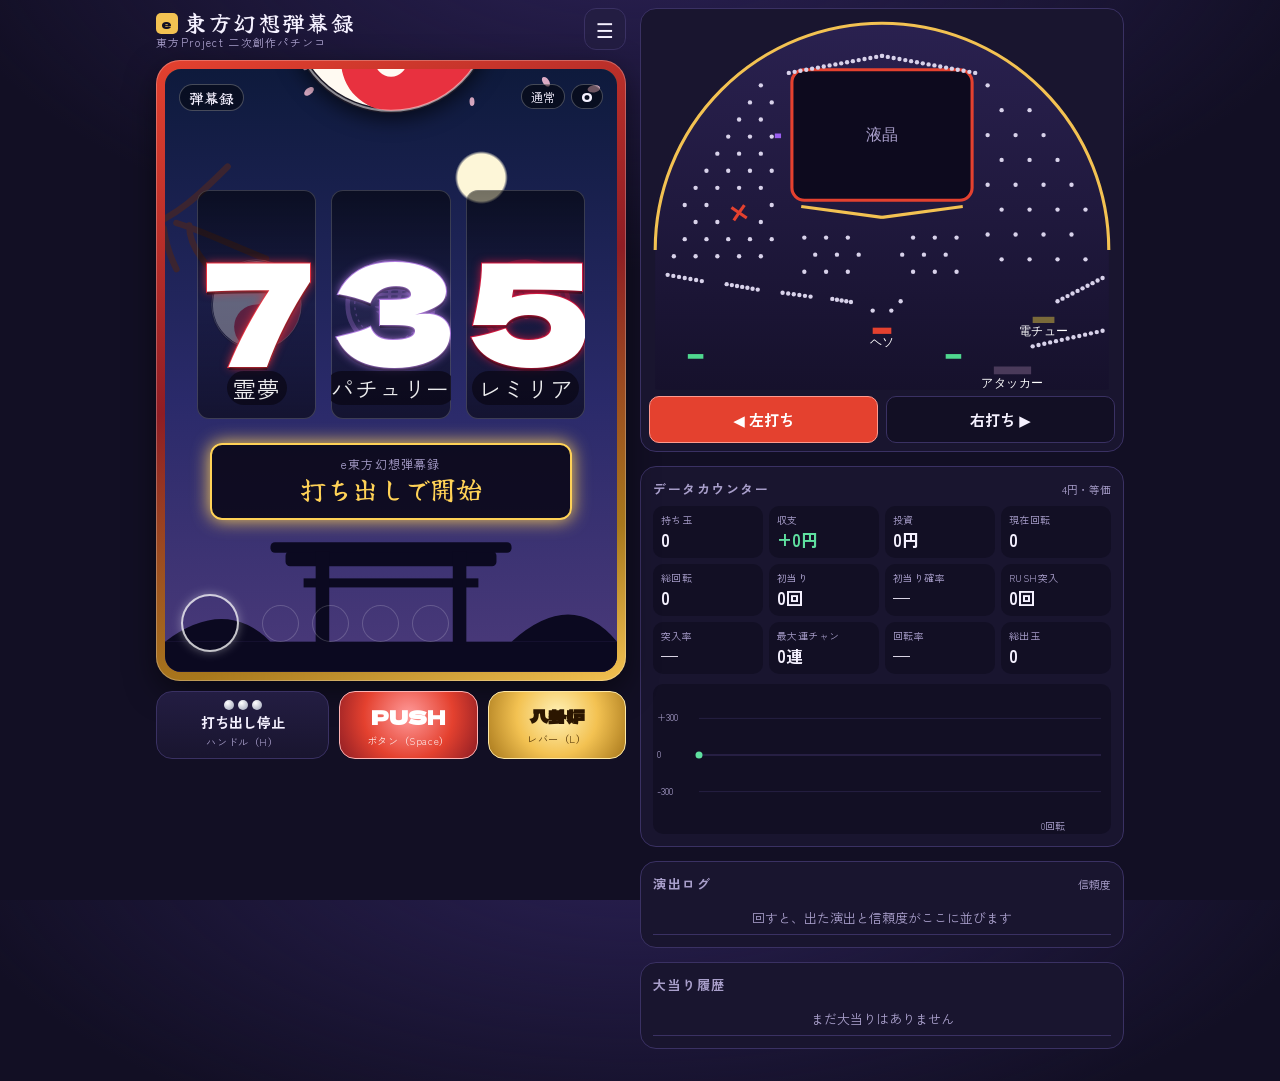
==== commit eb43fcde: "陰陽玉の落下頻度を上げ、ハンドルを左打ち・右打ちの2択に - 先バレ・変動中・SP発展時・リーチ中・西行妖の陰陽玉落下で、大当り時に出る割合を   引き上げた（信頼度は据え置き）。先バレ40%で約1/" ====
--- a/app/index.html
+++ b/app/index.html
@@ -49,11 +49,9 @@
 
       <div class="board-panel" id="boardPanel">
         <canvas id="board" class="board" aria-label="盤面"></canvas>
-        <div class="stroke">
-          <button type="button" id="leftShot">左打ち</button>
-          <label class="stroke-range"><span>ハンドル <b id="strengthVal">40</b></span>
-            <input id="strength" type="range" min="0" max="100" step="1" value="40" aria-label="ハンドルの強さ"></label>
-          <button type="button" id="rightShot">右打ち</button>
+        <div class="stroke seg" role="group" aria-label="打ち方">
+          <button type="button" id="leftShot" aria-pressed="true">◀ 左打ち</button>
+          <button type="button" id="rightShot" aria-pressed="false">右打ち ▶</button>
         </div>
         <div class="shot-hint" id="shotHint" hidden></div>
       </div>
--- a/app/style.css
+++ b/app/style.css
@@ -782,8 +782,8 @@
 /* 物理盤面 */
 .board-panel { position: relative; display: grid; gap: 6px; background: var(--panel); border: 1px solid var(--line); border-radius: 16px; padding: 8px; }
 .board { width: 100%; aspect-ratio: 300 / 240; display: block; border-radius: 10px; max-width: 100%; }
-.stroke { display: grid; grid-template-columns: auto minmax(0, 1fr) auto; gap: 8px; align-items: center; }
-.stroke button { font-size: 13px; padding: 8px 10px; }
+.stroke { display: grid; grid-template-columns: 1fr 1fr; gap: 8px; }
+.stroke button { font-size: 15px; font-weight: 700; padding: 12px 10px; }
 .stroke-range { display: grid; gap: 2px; font-size: 11px; color: var(--muted); }
 .stroke-range b { color: var(--ink); font-variant-numeric: tabular-nums; }
 .stroke-range input { width: 100%; accent-color: var(--gold); }
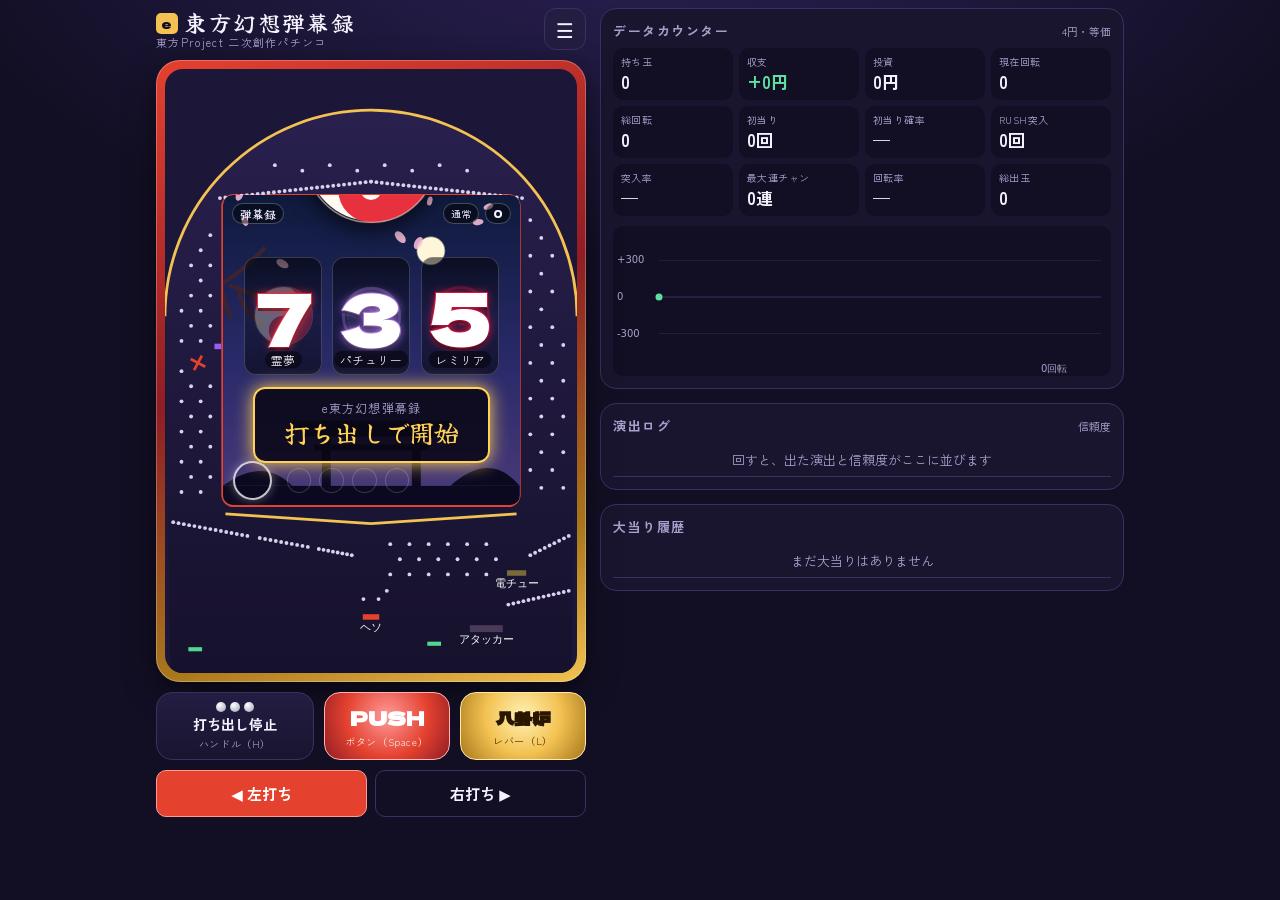
==== commit 1c22a397: "液晶を盤面の中央に埋め込み、効果音を差し替えられるように - 盤面を縦長に作り直し、中央の液晶に演出画面をはめ込んだ。玉は液晶の左右の   すき間を流れ、液晶下のステージ・道釘・ヘソ、右の電チュー・ア" ====
--- a/app/index.html
+++ b/app/index.html
@@ -24,7 +24,11 @@
       </header>
 
       <div class="cabinet">
-        <div id="stage" class="stage" aria-label="液晶"></div>
+        <div class="machine-board">
+          <canvas id="board" class="board" aria-label="盤面"></canvas>
+          <div id="stage" class="stage" aria-label="液晶"></div>
+          <div class="shot-hint" id="shotHint" hidden></div>
+        </div>
       </div>
 
       <div class="controls">
@@ -47,13 +51,9 @@
         </button>
       </div>
 
-      <div class="board-panel" id="boardPanel">
-        <canvas id="board" class="board" aria-label="盤面"></canvas>
-        <div class="stroke seg" role="group" aria-label="打ち方">
-          <button type="button" id="leftShot" aria-pressed="true">◀ 左打ち</button>
-          <button type="button" id="rightShot" aria-pressed="false">右打ち ▶</button>
-        </div>
-        <div class="shot-hint" id="shotHint" hidden></div>
+      <div class="stroke seg" id="shotSeg" role="group" aria-label="打ち方">
+        <button type="button" id="leftShot" aria-pressed="true">◀ 左打ち</button>
+        <button type="button" id="rightShot" aria-pressed="false">右打ち ▶</button>
       </div>
     </div>
 
--- a/app/style.css
+++ b/app/style.css
@@ -340,7 +340,7 @@
   animation: cardIn 0.28s cubic-bezier(0.2, 1.3, 0.4, 1) both;
 }
 .card .t { font-size: 12px; letter-spacing: 0.1em; color: var(--muted); }
-.card .m { font-family: var(--font-display); font-size: 26px; line-height: 1.3; color: var(--tone, #fff); text-wrap: balance; }
+.card .m { font-family: var(--font-display); font-size: clamp(15px, 8.5cqw, 26px); line-height: 1.3; color: var(--tone, #fff); text-wrap: balance; }
 .card .crest { width: 42px; margin: 0 auto 4px; display: block; }
 @keyframes cardIn { from { transform: scale(0.6) rotate(-3deg); opacity: 0; } }
 
@@ -371,7 +371,7 @@
   animation: titleIn 0.45s cubic-bezier(0.2, 1.4, 0.4, 1) both;
 }
 .reach-title .k { font-size: 12px; letter-spacing: 0.3em; color: var(--muted); }
-.reach-title .m { font-family: var(--font-display); font-size: clamp(22px, 7.4vw, 32px); line-height: 1.2; color: var(--tone, #fff); text-shadow: 0 0 14px var(--tone, #fff); text-wrap: balance; }
+.reach-title .m { font-family: var(--font-display); font-size: clamp(15px, 9cqw, 30px); line-height: 1.2; color: var(--tone, #fff); text-shadow: 0 0 14px var(--tone, #fff); text-wrap: balance; }
 @keyframes titleIn { from { transform: scaleX(1.8); opacity: 0; letter-spacing: 0.5em; } }
 
 .big-crest { left: 50%; top: 50%; width: 70%; transform: translate(-50%, -50%); opacity: 0.18; animation: crestIn 0.6s ease-out both; }
@@ -393,7 +393,7 @@
   animation: cutin 1.25s cubic-bezier(0.2, 0.9, 0.3, 1) both;
 }
 .cutin .crest { width: 16%; flex: none; }
-.cutin .m { font-family: var(--font-display); font-size: clamp(16px, 5.4vw, 24px); color: var(--tone, #fff); text-shadow: 0 0 10px var(--tone, #fff); min-width: 0; }
+.cutin .m { font-family: var(--font-display); font-size: clamp(12px, 6.5cqw, 22px); color: var(--tone, #fff); text-shadow: 0 0 10px var(--tone, #fff); min-width: 0; }
 @keyframes cutin {
   0% { transform: skewY(-7deg) translateX(110%); }
   18%, 82% { transform: skewY(-7deg) translateX(0); }
@@ -408,7 +408,7 @@
   padding: 6px 10px;
   text-align: center;
   font-family: var(--font-display);
-  font-size: clamp(16px, 5vw, 21px);
+  font-size: clamp(12px, 6cqw, 20px);
   color: var(--tone, #fff);
   background: linear-gradient(90deg, transparent, rgba(0, 0, 0, 0.72) 15% 85%, transparent);
   border-block: 1px solid var(--tone, rgba(255, 255, 255, 0.4));
@@ -422,7 +422,7 @@
   place-items: center;
   text-align: center;
   font-family: var(--font-display);
-  font-size: clamp(34px, 12vw, 54px);
+  font-size: clamp(24px, 14cqw, 50px);
   color: var(--tone, var(--c-gold));
   text-shadow: 0 0 16px var(--tone, var(--c-gold)), 0 0 40px var(--tone, var(--c-gold));
   animation: noticeIn 0.5s cubic-bezier(0.2, 1.5, 0.4, 1) both;
@@ -436,7 +436,7 @@
   background: rgba(0, 0, 0, 0.75);
   border: 1px solid var(--tone, #fff);
   font-family: var(--font-display);
-  font-size: 18px;
+  font-size: clamp(12px, 6cqw, 18px);
   color: var(--tone, #fff);
   display: flex;
   align-items: center;
@@ -530,7 +530,7 @@
   justify-content: center;
   gap: 4px;
   font-family: var(--font-display);
-  font-size: clamp(44px, 16vw, 72px);
+  font-size: clamp(30px, 19cqw, 66px);
   color: var(--tone, #fff);
   text-shadow: 0 0 18px var(--tone, #fff);
 }
@@ -557,7 +557,7 @@
   display: grid;
   place-items: center;
   font-family: var(--font-num);
-  font-size: clamp(18px, 6vw, 28px);
+  font-size: clamp(14px, 7.5cqw, 26px);
   color: #fff;
   text-shadow: 0 2px 0 rgba(0, 0, 0, 0.5);
   border-radius: 50%;
@@ -571,7 +571,7 @@
   background: radial-gradient(circle at 50% 50%, #fff6c8 0%, var(--gold) 45%, var(--gold-deep) 100%);
   color: #3a1d00;
   text-shadow: none;
-  font-size: clamp(15px, 4.6vw, 22px);
+  font-size: clamp(12px, 5.6cqw, 20px);
 }
 .prompt .orb small { display: block; font-family: var(--font-ui); font-size: 11px; font-weight: 700; }
 .prompt .count { position: absolute; bottom: 20%; font-family: var(--font-num); font-size: 26px; color: var(--gold); }
@@ -588,13 +588,13 @@
   text-align: center;
   background: radial-gradient(circle at 50% 42%, rgba(255, 243, 196, 0.25), rgba(20, 8, 10, 0.75) 70%);
 }
-.bonus-screen .t { font-family: var(--font-display); font-size: clamp(26px, 9vw, 40px); color: var(--c-gold); text-shadow: 0 0 18px var(--c-gold); }
+.bonus-screen .t { font-family: var(--font-display); font-size: clamp(20px, 11cqw, 38px); color: var(--c-gold); text-shadow: 0 0 18px var(--c-gold); }
 .bonus-screen .sub { font-family: var(--font-num); font-size: 18px; letter-spacing: 0.1em; }
 .bonus-screen .round { font-family: var(--font-num); font-size: 15px; color: var(--muted); font-variant-numeric: tabular-nums; }
-.bonus-screen .pay { font-family: var(--font-num); font-size: clamp(30px, 10vw, 44px); font-variant-numeric: tabular-nums; }
+.bonus-screen .pay { font-family: var(--font-num); font-size: clamp(22px, 12cqw, 40px); font-variant-numeric: tabular-nums; }
 .bonus-screen .ura { width: 64px; height: 18px; border-radius: 99px; background: var(--tone, #fff); box-shadow: 0 0 14px var(--tone, #fff); }
 .bonus-screen .hint { font-size: 11px; color: var(--muted); }
-.countdown { font-family: var(--font-num); font-size: clamp(60px, 22vw, 96px); color: #fff; text-shadow: 0 0 22px var(--c-red); font-variant-numeric: tabular-nums; }
+.countdown { font-family: var(--font-num); font-size: clamp(44px, 26cqw, 90px); color: #fff; text-shadow: 0 0 22px var(--c-red); font-variant-numeric: tabular-nums; }
 
 /* ---------- 操作部 ---------- */
 
@@ -776,7 +776,7 @@
 }
 .serif .face svg, .serif .face img { width: 100%; }
 .serif .who { font-size: 11px; font-weight: 700; letter-spacing: 0.06em; }
-.serif .txt { font-family: var(--font-display); font-size: clamp(15px, 4.6vw, 19px); line-height: 1.35; color: var(--tone, #fff); min-height: 1.35em; }
+.serif .txt { font-family: var(--font-display); font-size: clamp(12px, 5.6cqw, 18px); line-height: 1.35; color: var(--tone, #fff); min-height: 1.35em; }
 @keyframes serifIn { from { transform: translateY(20%); opacity: 0; } }
 
 /* 物理盤面 */
@@ -788,3 +788,24 @@
 .stroke-range b { color: var(--ink); font-variant-numeric: tabular-nums; }
 .stroke-range input { width: 100%; accent-color: var(--gold); }
 .shot-hint { position: absolute; left: 50%; top: 8px; transform: translateX(-50%); padding: 4px 12px; border-radius: 99px; background: var(--shu); color: #fff; font-weight: 700; font-size: 13px; animation: pulse 0.5s ease-in-out infinite alternate; white-space: nowrap; }
+
+/* 液晶を盤面に埋め込む */
+.machine-board { position: relative; aspect-ratio: 300 / 440; max-width: 100%; border-radius: 18px; overflow: hidden; background: var(--night-2); }
+.machine-board .board { position: absolute; inset: 0; width: 100%; height: 100%; aspect-ratio: auto; border-radius: 0; }
+.machine-board .stage {
+  position: absolute;
+  left: 14%;
+  top: 20.909%;
+  width: 72%;
+  height: 51.364%;
+  aspect-ratio: auto;
+  container-type: size;
+  border-radius: 10px;
+}
+.machine-board .shot-hint { top: auto; bottom: 2%; z-index: 3; }
+.stage .logo { font-size: 12px; padding: 1px 7px; }
+.stage .chip { font-size: 10px; padding: 2px 7px; }
+.stage .right-shoot { font-size: 10px; }
+@media (min-width: 900px) { #app { grid-template-columns: minmax(0, 430px) minmax(0, 1fr); } }
+.art-head { font-size: 14px; margin: 18px 0 4px; color: var(--gold); }
+.asset-row .thumb span { font-size: 22px; color: var(--gold); }
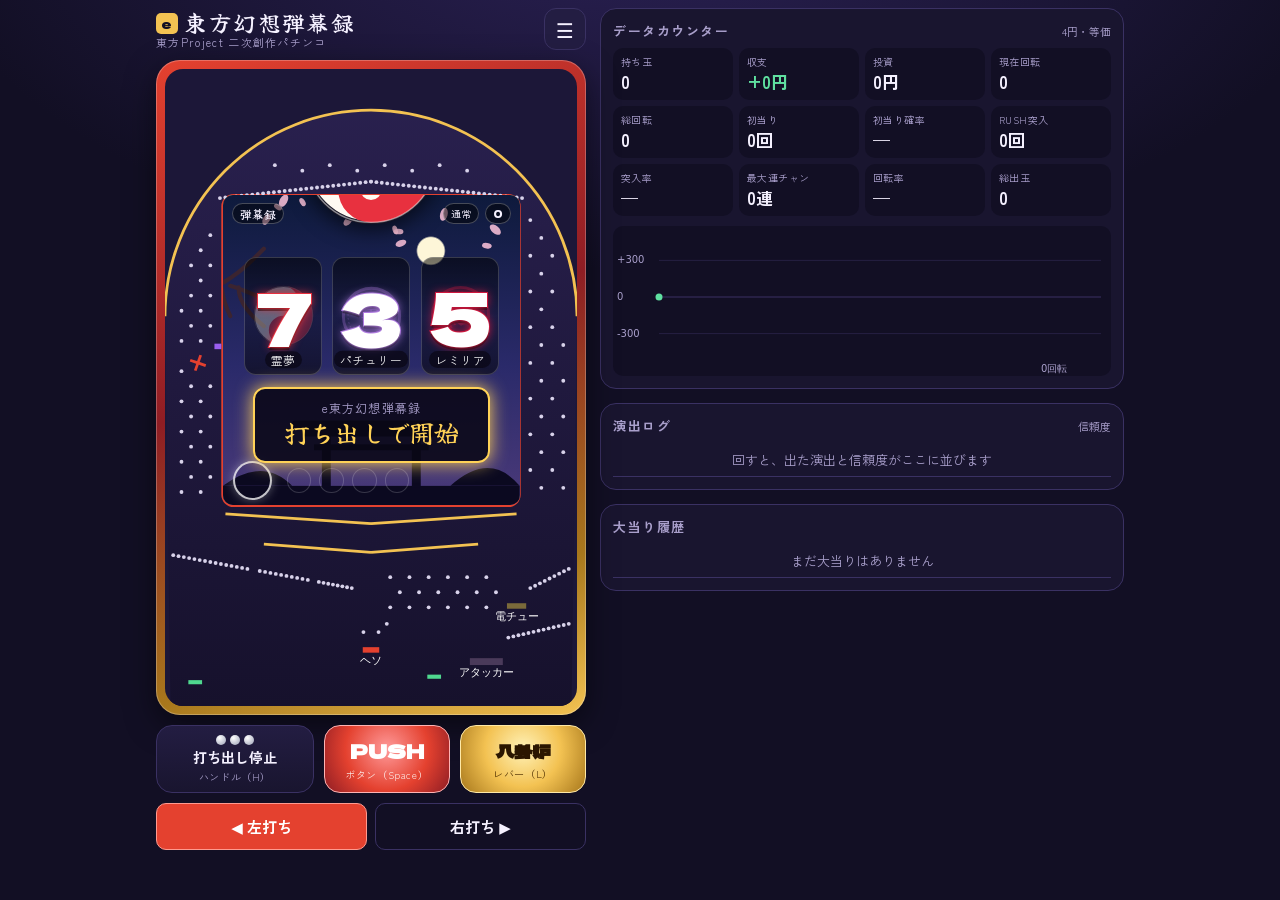
==== commit 8737a1a6: "2段ステージとRUSH強制終了ボタンを追加 - 液晶の下を2段ステージに。ワープから出た玉は上段を転がり、中央から下段へ落ち、   下段の中央の溝からヘソの真上に落ちる（盤面を縦にのばした） - ヘソ" ====
--- a/app/index.html
+++ b/app/index.html
@@ -48,6 +48,10 @@
         <button id="dropBtn" class="ctl drop" type="button" hidden>
           <span class="glyph">役物</span>
           <small>投下</small>
+        </button>
+        <button id="rushEndBtn" class="ctl rush-end" type="button" hidden>
+          <span class="glyph">RUSH</span>
+          <small>強制終了</small>
         </button>
       </div>
 
--- a/app/style.css
+++ b/app/style.css
@@ -753,7 +753,8 @@
 .asset-row button { font-size: 13px; }
 .drop-btns { display: grid; grid-template-columns: repeat(4, 1fr); gap: 6px; }
 .drop-btns button { padding: 10px 4px; font-size: 13px; }
-.controls.has-drop { grid-template-columns: 1.15fr 1fr 1fr 0.8fr; }
+.controls.has-drop { grid-template-columns: none; grid-auto-flow: column; grid-auto-columns: minmax(0, 1fr); gap: 6px; }
+.controls.has-drop .ctl small { font-size: 9px; }
 .ctl.drop { background: radial-gradient(circle at 50% 35%, #ffffff, #f0d9dc 45%, #c22a3a); border-color: #ffd0d6; color: #3a0610; }
 .ctl.drop small { color: #5a1420; }
 
@@ -790,14 +791,14 @@
 .shot-hint { position: absolute; left: 50%; top: 8px; transform: translateX(-50%); padding: 4px 12px; border-radius: 99px; background: var(--shu); color: #fff; font-weight: 700; font-size: 13px; animation: pulse 0.5s ease-in-out infinite alternate; white-space: nowrap; }
 
 /* 液晶を盤面に埋め込む */
-.machine-board { position: relative; aspect-ratio: 300 / 440; max-width: 100%; border-radius: 18px; overflow: hidden; background: var(--night-2); }
+.machine-board { position: relative; aspect-ratio: 300 / 464; max-width: 100%; border-radius: 18px; overflow: hidden; background: var(--night-2); }
 .machine-board .board { position: absolute; inset: 0; width: 100%; height: 100%; aspect-ratio: auto; border-radius: 0; }
 .machine-board .stage {
   position: absolute;
   left: 14%;
-  top: 20.909%;
+  top: 19.828%;
   width: 72%;
-  height: 51.364%;
+  height: 48.707%;
   aspect-ratio: auto;
   container-type: size;
   border-radius: 10px;
@@ -809,3 +810,5 @@
 @media (min-width: 900px) { #app { grid-template-columns: minmax(0, 430px) minmax(0, 1fr); } }
 .art-head { font-size: 14px; margin: 18px 0 4px; color: var(--gold); }
 .asset-row .thumb span { font-size: 22px; color: var(--gold); }
+.ctl.rush-end { background: linear-gradient(var(--panel-2), var(--panel)); border-color: #ff9a1f; color: #ffb36b; }
+.btn-danger:disabled { opacity: 0.5; cursor: not-allowed; }
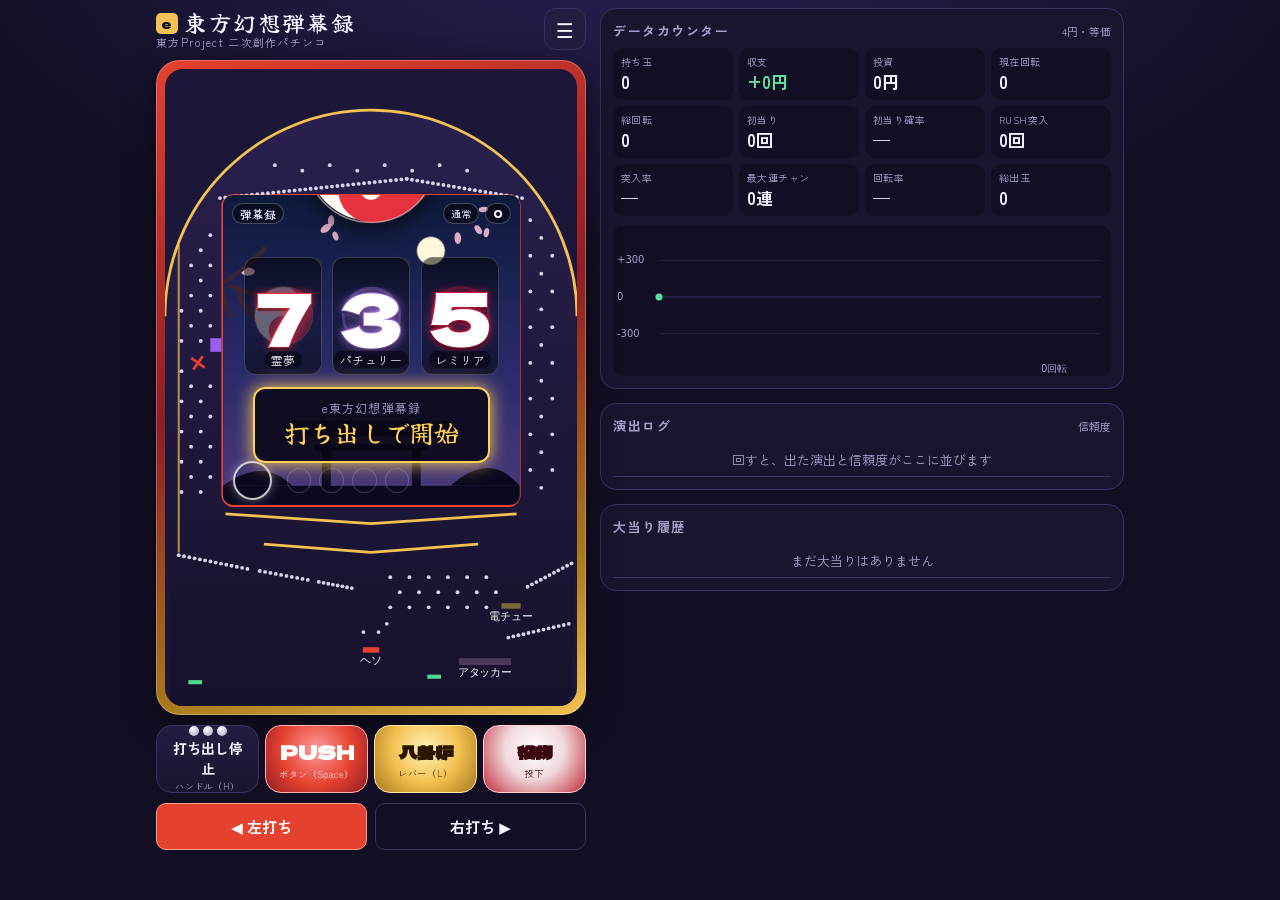
==== commit 3ea4f13e: "設定や素材が消える問題の対策と、役物投下ボタンの常時表示 - スマホのアプリでブラウザの保存領域が消えると、開き直すたびに設定・開発ボタン・   取り込んだ立ち絵や効果音が初期状態に戻っていた。cla" ====
--- a/app/index.html
+++ b/app/index.html
@@ -125,6 +125,7 @@
   <script src="engine.js"></script>
   <script src="sound.js"></script>
   <script src="assets.js"></script>
+  <script src="cloud.js"></script>
   <script src="board.js"></script>
   <script src="stage.js"></script>
   <script src="app.js"></script>
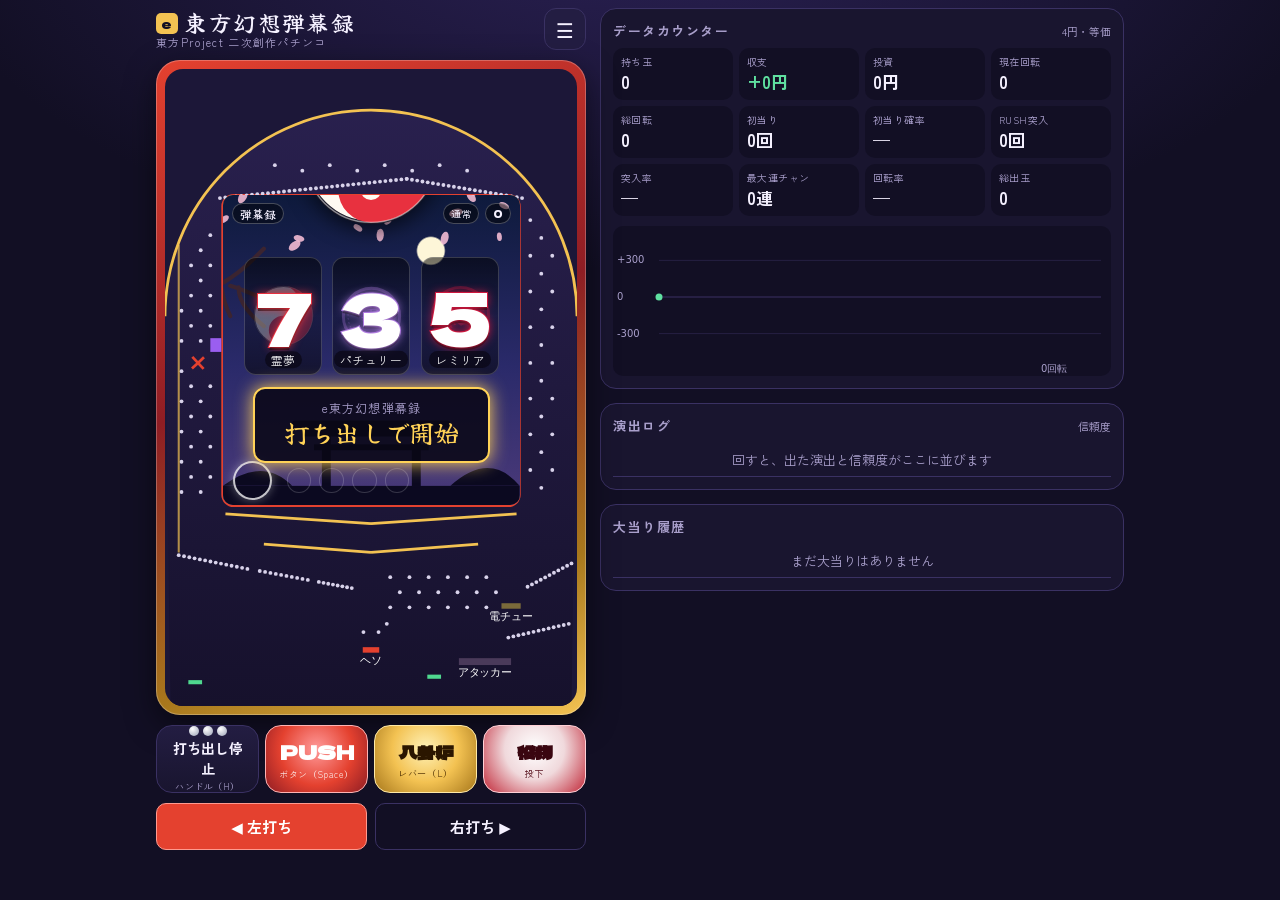
==== commit 04563fa8: "役物投下・先バレの音を差し替えるサウンドタブを追加 - メニューに「サウンド」タブを新設し、役物投下ボタンの音と先バレの音を一番上で取り込み・試し聴き・標準に戻せるようにした - 役物投下ボタン専用の" ====
--- a/app/index.html
+++ b/app/index.html
@@ -102,6 +102,7 @@
       <div class="tabs" id="menuTabs" role="tablist">
         <button type="button" role="tab" data-tab="custom">カスタム</button>
         <button type="button" role="tab" data-tab="settings">設定</button>
+        <button type="button" role="tab" data-tab="sound">サウンド</button>
         <button type="button" role="tab" data-tab="art">素材</button>
         <button type="button" role="tab" data-tab="spec">スペック</button>
         <button type="button" role="tab" data-tab="data">データ</button>
--- a/app/style.css
+++ b/app/style.css
@@ -586,7 +586,7 @@
   justify-items: center;
   gap: 6px;
   text-align: center;
-  background: radial-gradient(circle at 50% 42%, rgba(255, 243, 196, 0.25), rgba(20, 8, 10, 0.75) 70%);
+  background: radial-gradient(circle at 50% 42%, rgba(70, 40, 10, 0.92), rgba(20, 8, 10, 0.95) 70%);
 }
 .bonus-screen .t { font-family: var(--font-display); font-size: clamp(20px, 11cqw, 38px); color: var(--c-gold); text-shadow: 0 0 18px var(--c-gold); }
 .bonus-screen .sub { font-family: var(--font-num); font-size: 18px; letter-spacing: 0.1em; }
@@ -674,7 +674,7 @@
 @media (min-width: 700px) { .scrim { align-items: center; } .sheet { border-radius: 20px; } }
 .sheet-head { display: flex; justify-content: space-between; align-items: center; gap: 8px; margin-bottom: 10px; }
 .sheet-head h2 { margin: 0; font-family: var(--font-display); font-size: 22px; font-weight: 400; }
-.tabs { display: grid; grid-template-columns: repeat(auto-fit, minmax(54px, 1fr)); gap: 4px; margin-bottom: 12px; background: var(--night); padding: 4px; border-radius: 12px; }
+.tabs { display: grid; grid-template-columns: repeat(4, minmax(0, 1fr)); gap: 4px; margin-bottom: 12px; background: var(--night); padding: 4px; border-radius: 12px; }
 .tabs button { border: 0; background: transparent; padding: 8px 2px; font-size: 12px; }
 .tabs button[aria-selected="true"] { background: var(--panel-2); color: var(--gold); font-weight: 700; }
 .field { display: grid; gap: 6px; padding: 10px 0; border-bottom: 1px solid var(--line); }
@@ -812,3 +812,7 @@
 .asset-row .thumb span { font-size: 22px; color: var(--gold); }
 .ctl.rush-end { background: linear-gradient(var(--panel-2), var(--panel)); border-color: #ff9a1f; color: #ffb36b; }
 .btn-danger:disabled { opacity: 0.5; cursor: not-allowed; }
+.bonus-screen .count { font-family: var(--font-num); font-size: 13px; color: var(--c-gold); min-height: 1em; font-variant-numeric: tabular-nums; }
+.try-btns { grid-template-columns: repeat(auto-fit, minmax(90px, 1fr)); padding: 6px 0 10px; border-bottom: 1px solid var(--line); }
+.asset-row.main-sound { border-bottom: 0; }
+.asset-row .name .custom-on { color: var(--gold); font-weight: 700; }
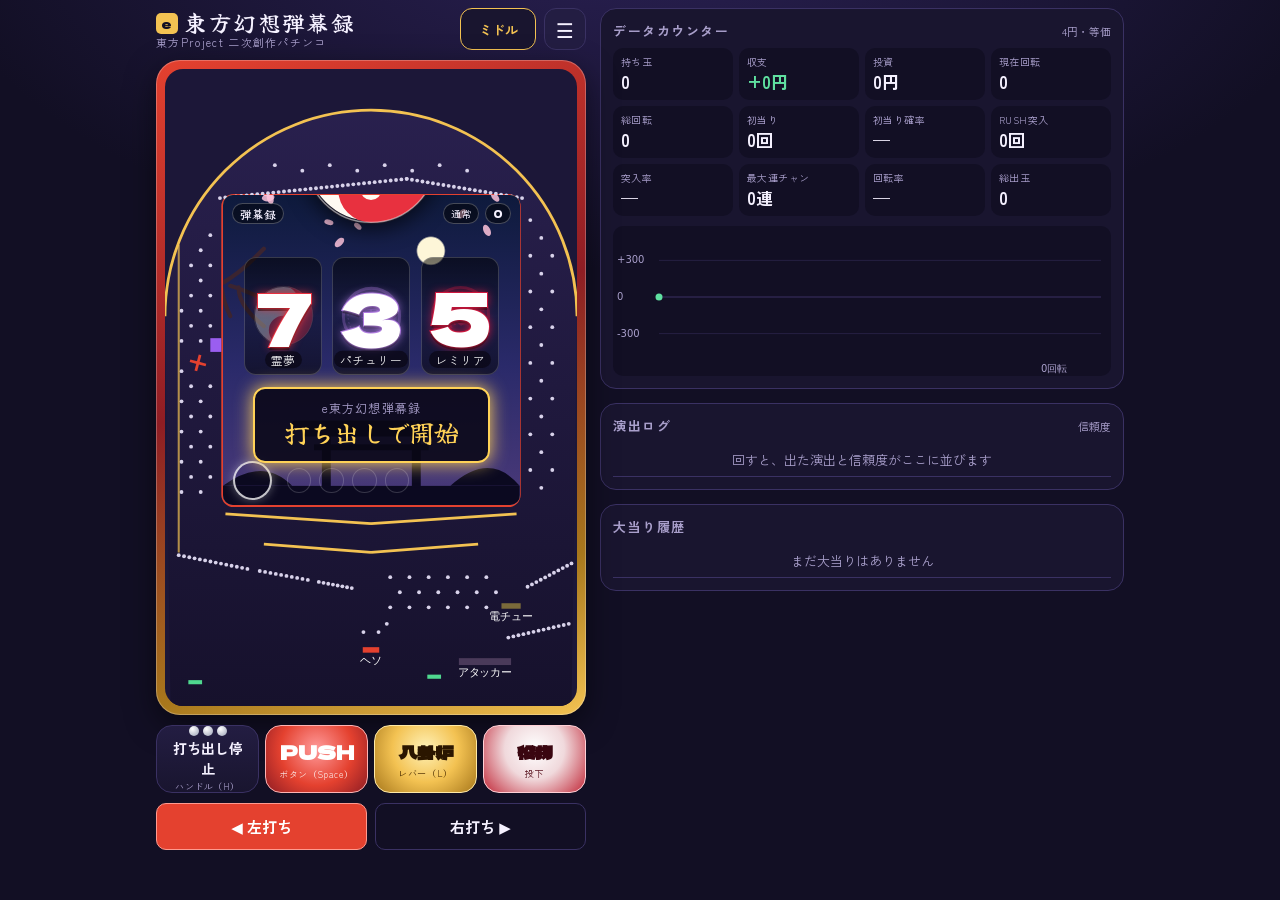
==== commit e4c17c40: "ボタンひとつでライトミドル・甘デジ99ver.・普通の甘デジを切り替えられるようにした - スペックを data.js の SPECS にまとめ、画面右上のボタン（とスペックタブ）で切り替え - 99" ====
--- a/app/index.html
+++ b/app/index.html
@@ -20,6 +20,7 @@
     <div class="machine">
       <header class="bar">
         <div class="brand"><span class="e">e</span>東方幻想弾幕録<small>東方Project 二次創作パチンコ</small></div>
+        <button id="specBtn" class="spec-btn" type="button" aria-label="スペック切り替え">ミドル</button>
         <button id="menuBtn" class="icon-btn" type="button" aria-label="メニュー（カスタム・設定）">☰</button>
       </header>
 
@@ -28,6 +29,7 @@
           <canvas id="board" class="board" aria-label="盤面"></canvas>
           <div id="stage" class="stage" aria-label="液晶"></div>
           <div class="shot-hint" id="shotHint" hidden></div>
+          <div class="toast" id="toast" role="status" hidden></div>
         </div>
       </div>
 
--- a/app/style.css
+++ b/app/style.css
@@ -749,7 +749,9 @@
 .asset-row .acts { display: flex; gap: 6px; }
 .asset-row label.btn { border: 1px solid var(--line); background: var(--panel-2); border-radius: 10px; padding: 8px 10px; cursor: pointer; font-size: 13px; }
 .asset-row label.btn:focus-within { outline: 2px solid var(--gold); }
-.asset-row input[type="file"] { position: absolute; width: 1px; height: 1px; opacity: 0; }
+/* 端末によってはラベル経由で開かないので、透明な input をボタンの上に重ねて直接タップさせる */
+.asset-row label.btn { position: relative; overflow: hidden; }
+.asset-row input[type="file"] { position: absolute; inset: 0; width: 100%; height: 100%; opacity: 0; cursor: pointer; font-size: 40px; }
 .asset-row button { font-size: 13px; }
 .drop-btns { display: grid; grid-template-columns: repeat(4, 1fr); gap: 6px; }
 .drop-btns button { padding: 10px 4px; font-size: 13px; }
@@ -816,3 +818,12 @@
 .try-btns { grid-template-columns: repeat(auto-fit, minmax(90px, 1fr)); padding: 6px 0 10px; border-bottom: 1px solid var(--line); }
 .asset-row.main-sound { border-bottom: 0; }
 .asset-row .name .custom-on { color: var(--gold); font-weight: 700; }
+.preset { padding: 2px 0 6px; }
+.preset > span { display: block; font-size: 11px; color: var(--muted); margin-bottom: 4px; }
+.preset .seg { flex-wrap: wrap; }
+.preset .seg button { flex: 1 0 30%; font-size: 12px; padding: 8px 2px; }
+.ok-msg { font-size: 12px; color: var(--gold); margin: 2px 0 6px; }
+.spec-btn { margin-left: auto; height: 42px; min-width: 76px; padding: 0 10px; border-radius: 12px; font-size: 13px; font-weight: 700; color: var(--gold); border: 1px solid var(--gold); background: var(--panel); white-space: nowrap; }
+.spec-btn[data-spec="ama99"] { color: #7fe0ff; border-color: #7fe0ff; }
+.spec-btn[data-spec="ama"] { color: #8dff9e; border-color: #8dff9e; }
+.toast { position: absolute; left: 50%; top: 6%; transform: translateX(-50%); z-index: 6; padding: 8px 14px; border-radius: 999px; background: rgba(10, 8, 22, 0.92); border: 1px solid var(--gold); color: #fff; font-size: 13px; font-weight: 700; white-space: nowrap; pointer-events: none; }
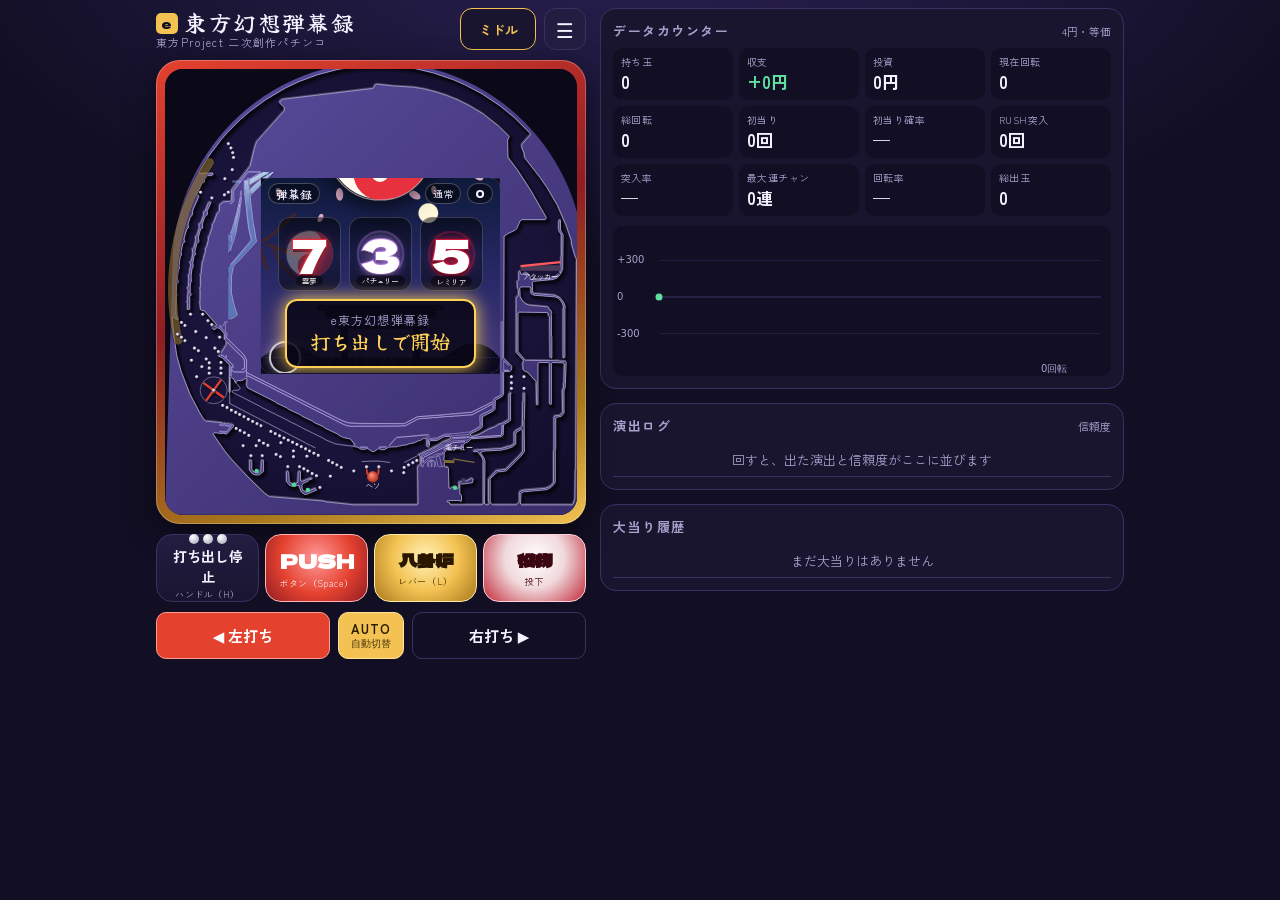
==== commit 32eefcbc: "左打ち・右打ちの自動切り替えボタン（AUTO）を追加 - 盤面の下の左打ち・右打ちのあいだにAUTOボタン。ONならRUSH・BONUS中は右打ち、通常時は左打ちに自動で切り替わる - 自分で左打ち・" ====
--- a/app/index.html
+++ b/app/index.html
@@ -59,6 +59,7 @@
 
       <div class="stroke seg" id="shotSeg" role="group" aria-label="打ち方">
         <button type="button" id="leftShot" aria-pressed="true">◀ 左打ち</button>
+        <button type="button" id="autoShotBtn" class="auto-shot" aria-pressed="true" aria-label="左打ち・右打ちを自動で切り替え">AUTO<small>自動切替</small></button>
         <button type="button" id="rightShot" aria-pressed="false">右打ち ▶</button>
       </div>
     </div>
--- a/app/style.css
+++ b/app/style.css
@@ -785,7 +785,10 @@
 /* 物理盤面 */
 .board-panel { position: relative; display: grid; gap: 6px; background: var(--panel); border: 1px solid var(--line); border-radius: 16px; padding: 8px; }
 .board { width: 100%; aspect-ratio: 300 / 240; display: block; border-radius: 10px; max-width: 100%; }
-.stroke { display: grid; grid-template-columns: 1fr 1fr; gap: 8px; }
+.stroke { display: grid; grid-template-columns: 1fr auto 1fr; gap: 8px; }
+.stroke .auto-shot { display: grid; place-items: center; line-height: 1.1; padding: 8px 12px; font-size: 13px; letter-spacing: 0.06em; }
+.stroke .auto-shot small { font-size: 10px; font-weight: 500; letter-spacing: 0; opacity: 0.85; }
+.stroke .auto-shot[aria-pressed="true"] { background: var(--gold); border-color: #ffe39a; color: #2a1c00; }
 .stroke button { font-size: 15px; font-weight: 700; padding: 12px 10px; }
 .stroke-range { display: grid; gap: 2px; font-size: 11px; color: var(--muted); }
 .stroke-range b { color: var(--ink); font-variant-numeric: tabular-nums; }
@@ -793,14 +796,15 @@
 .shot-hint { position: absolute; left: 50%; top: 8px; transform: translateX(-50%); padding: 4px 12px; border-radius: 99px; background: var(--shu); color: #fff; font-weight: 700; font-size: 13px; animation: pulse 0.5s ease-in-out infinite alternate; white-space: nowrap; }
 
 /* 液晶を盤面に埋め込む */
-.machine-board { position: relative; aspect-ratio: 300 / 464; max-width: 100%; border-radius: 18px; overflow: hidden; background: var(--night-2); }
+/* 盤面の縦横比と液晶の位置は、board.js の盤面（実機の釘配置図と同じ形）から app.js が設定する */
+.machine-board { position: relative; aspect-ratio: var(--board-ar, 300 / 325); max-width: 100%; border-radius: 18px; overflow: hidden; background: var(--night-2); }
 .machine-board .board { position: absolute; inset: 0; width: 100%; height: 100%; aspect-ratio: auto; border-radius: 0; }
 .machine-board .stage {
   position: absolute;
-  left: 14%;
-  top: 19.828%;
-  width: 72%;
-  height: 48.707%;
+  left: var(--lcd-l, 23.29%);
+  top: var(--lcd-t, 21.13%);
+  width: var(--lcd-w, 59.54%);
+  height: var(--lcd-h, 46.25%);
   aspect-ratio: auto;
   container-type: size;
   border-radius: 10px;
@@ -827,3 +831,125 @@
 .spec-btn[data-spec="ama99"] { color: #7fe0ff; border-color: #7fe0ff; }
 .spec-btn[data-spec="ama"] { color: #8dff9e; border-color: #8dff9e; }
 .toast { position: absolute; left: 50%; top: 6%; transform: translateX(-50%); z-index: 6; padding: 8px 14px; border-radius: 999px; background: rgba(10, 8, 22, 0.92); border: 1px solid var(--gold); color: #fff; font-size: 13px; font-weight: 700; white-space: nowrap; pointer-events: none; }
+
+/* ---- 原作設定の予告 ---- */
+.crest.mini { display: inline-block; width: 9cqw; max-width: 30px; vertical-align: middle; }
+.crest.mini svg, .crest.mini img { width: 100%; height: auto; display: block; }
+
+/* 文々。新聞 */
+.paper {
+  left: 12%; right: 12%; top: 20%;
+  padding: 8px 10px 10px;
+  background: #f3ecd9; color: #241c12;
+  border-radius: 4px;
+  box-shadow: 0 6px 24px rgba(0, 0, 0, 0.6), 0 0 0 3px var(--tone, #fff);
+  animation: paperIn 0.45s cubic-bezier(0.2, 1.2, 0.4, 1) both;
+}
+.paper .mast { display: flex; align-items: center; gap: 6px; font-family: var(--font-display); font-size: 5cqw; border-bottom: 2px solid #241c12; padding-bottom: 3px; }
+.paper .gogai { margin-left: auto; background: #d4142a; color: #fff; padding: 1px 8px; border-radius: 3px; font-size: 5.5cqw; transform: rotate(-6deg); }
+.paper .head { font-family: var(--font-display); font-size: clamp(15px, 7.4cqw, 26px); line-height: 1.25; margin: 6px 0 4px; color: #120c06; text-wrap: balance; }
+.paper.tone-red .head { color: #b3001b; }
+.paper.tone-gold .head { color: #b3001b; text-shadow: 0 0 1px #000; }
+.paper .by { font-size: 3.2cqw; text-align: right; color: #6a5a40; }
+@keyframes paperIn { from { transform: rotate(-540deg) scale(0.1); opacity: 0; } }
+
+/* 賽銭箱 */
+.saisen { left: 0; right: 0; top: 10%; bottom: 22%; }
+.saisen .box {
+  position: absolute; left: 30%; right: 30%; bottom: 0; height: 30%;
+  background: linear-gradient(#8a4b22, #5b2d12); border: 3px solid #2f170a; border-radius: 4px;
+  display: grid; place-items: center; box-shadow: 0 0 20px var(--tone, #fff);
+}
+.saisen .box span { font-family: var(--font-display); color: #f6e2b8; font-size: 6cqw; letter-spacing: 0.2em; }
+.saisen .item { position: absolute; left: 50%; top: 0; transform: translateX(-50%); animation: itemFall 0.55s ease-in both; }
+.saisen .item.coin { width: 6cqw; height: 6cqw; border-radius: 50%; background: radial-gradient(#e8e8f0, #8f8f9a); border: 1px solid #555; }
+.saisen .item.satsu { width: 16cqw; height: 8cqw; background: linear-gradient(90deg, #e9f2e0, #c5d8b7); border: 2px solid #ff3b52; border-radius: 2px; }
+.saisen .item.senryo { width: 24cqw; height: 15cqw; background: linear-gradient(#ffe27a, #c98a00); border: 2px solid #6b4500; border-radius: 3px; box-shadow: 0 0 24px #ffd257; }
+.saisen.in .box { animation: boxHop 0.3s ease-out; }
+@keyframes itemFall { from { top: -20%; } to { top: 58%; } }
+@keyframes boxHop { 50% { transform: translateY(-6%) scale(1.05); } }
+
+/* 弾幕HUD（原作シューティングの表示風） */
+.hud { right: 4%; top: 6%; left: 4%; text-align: right; font-family: var(--font-num, monospace); }
+.hud .row { display: inline-flex; gap: 10px; align-items: baseline; padding: 4px 10px; background: rgba(0, 0, 30, 0.7); border: 1px solid #8fb4ff; border-radius: 4px; color: #cfe0ff; font-size: 4.4cqw; }
+.hud .row b { color: #fff; font-size: 6cqw; min-width: 4ch; text-align: right; }
+.hud .word { margin-top: 22%; text-align: center; white-space: nowrap; font-family: var(--font-display); font-size: clamp(16px, 8.4cqw, 32px); color: var(--tone, #fff); text-shadow: 0 0 12px var(--tone, #fff); opacity: 0; font-style: italic; }
+.hud .word.pop { animation: noticeIn 0.45s cubic-bezier(0.2, 1.5, 0.4, 1) both; opacity: 1; }
+
+/* 宴会 */
+.enkai { left: 5%; right: 5%; top: 24%; text-align: center; padding: 8px; border-radius: 12px; background: rgba(40, 10, 20, 0.82); border: 2px solid var(--tone, #fff); box-shadow: 0 0 18px var(--tone, #fff); }
+.enkai .t { font-size: 3.6cqw; color: var(--muted); letter-spacing: 0.1em; }
+.enkai .row { display: flex; justify-content: center; flex-wrap: wrap; gap: 3px; margin: 6px 0; min-height: 9cqw; }
+.enkai .row .crest { animation: cardIn 0.25s ease-out both; }
+.enkai .m { font-family: var(--font-display); font-size: clamp(16px, 9cqw, 30px); color: var(--tone, #fff); min-height: 1.2em; }
+
+/* 門番 */
+.monban { left: 18%; right: 18%; top: 18%; text-align: center; padding: 8px 6px; border-radius: 14px; background: rgba(12, 30, 20, 0.85); border: 2px solid var(--tone, #fff); box-shadow: 0 0 18px var(--tone, #fff); overflow: hidden; }
+.monban > .crest { width: 24cqw; max-width: 90px; margin: 0 auto; display: block; }
+.monban .zzz { font-family: var(--font-display); font-size: 7cqw; color: #cfe0ff; animation: zzz 1s ease-in-out infinite; }
+.monban .m { font-family: var(--font-display); font-size: clamp(18px, 9cqw, 32px); color: var(--tone, #fff); text-shadow: 0 0 12px var(--tone, #fff); min-height: 1.2em; }
+.monban.jump > .crest { animation: jump 0.4s ease-out; }
+.monban .knife { position: absolute; top: 22%; width: 22cqw; height: 2cqw; background: linear-gradient(90deg, #8a8a99 0 30%, #f2f4ff 30%); clip-path: polygon(0 30%, 80% 0, 100% 50%, 80% 100%, 0 70%); animation: knife 0.35s ease-in both; }
+.monban .knife.k2 { top: 42%; animation-delay: 0.06s; }
+.monban .knife.k3 { top: 54%; animation-delay: 0.12s; }
+@keyframes knife { from { left: -120%; } to { left: 20%; } }
+@keyframes zzz { 50% { transform: translateY(-4px); opacity: 0.6; } }
+@keyframes jump { 40% { transform: translateY(-18%); } }
+
+/* ラストスペル */
+.stage.dark .reels, .stage.dark .bg { filter: brightness(0.3) saturate(0.6); transition: filter 0.2s; }
+.lastspell { left: 0; right: 0; top: 34%; text-align: center; }
+.lastspell .w { white-space: nowrap; font-family: var(--font-display); font-size: clamp(20px, 11cqw, 44px); letter-spacing: 0.06em; color: var(--tone, #fff); text-shadow: 0 0 18px var(--tone, #fff), 0 0 40px var(--tone, #fff); animation: noticeIn 0.5s cubic-bezier(0.2, 1.5, 0.4, 1) both; }
+.lastspell .bar { margin: 8px auto 0; width: 70%; height: 6px; background: rgba(255, 255, 255, 0.2); border-radius: 3px; overflow: hidden; }
+.lastspell .bar i { display: block; height: 100%; background: var(--tone, #fff); animation: spellBar 1.5s linear both; }
+@keyframes spellBar { from { width: 100%; } to { width: 0; } }
+
+/* エピソードリーチのストーリー */
+.story { left: 6%; right: 6%; top: 18%; text-align: center; padding: 10px 12px 14px; background: linear-gradient(rgba(6, 4, 16, 0.2), rgba(6, 4, 16, 0.88) 30%); border-top: 1px solid var(--tone, #fff); border-bottom: 1px solid var(--tone, #fff); animation: telopIn 0.35s ease-out both; }
+.story .ch { font-size: 3.4cqw; letter-spacing: 0.3em; color: var(--tone, #fff); opacity: 0.85; }
+.story > .crest { width: 16cqw; max-width: 60px; margin: 4px auto; display: block; }
+.story .m { font-family: "Yuji Syuku", var(--font-display); font-size: clamp(15px, 7.6cqw, 26px); line-height: 1.35; color: var(--tone, #fff); text-wrap: balance; }
+
+/* 「春ですよー」 */
+.lily { left: 0; right: 0; top: 36%; text-align: center; }
+.lily .m { font-family: var(--font-display); font-size: clamp(20px, 11cqw, 40px); color: #ffd6e8; text-shadow: 0 0 12px #ff7ab8, 0 0 30px var(--tone, #ff7ab8); white-space: nowrap; animation: lilyIn 1.4s ease-out both; }
+.lily .t { font-size: 3.4cqw; color: #fff; opacity: 0.8; }
+@keyframes lilyIn { from { transform: translateX(-60%); opacity: 0; } 30% { transform: translateX(0); opacity: 1; } }
+
+/* 春度ゲージ */
+.haru { left: 10%; right: 10%; top: 62%; text-align: center; padding: 6px 10px 8px; border-radius: 10px; background: rgba(40, 10, 40, 0.85); border: 2px solid var(--tone, #fff); box-shadow: 0 0 16px var(--tone, #fff); }
+.haru .t { font-size: 3.4cqw; letter-spacing: 0.3em; color: #ffd6e8; }
+.haru .gauge { height: 10px; margin: 4px 0; border-radius: 5px; background: rgba(255, 255, 255, 0.15); overflow: hidden; }
+.haru .gauge i { display: block; height: 100%; width: 0; background: linear-gradient(90deg, #ffb3d1, #ff5aa5, var(--tone, #fff)); transition: width 0.1s linear; }
+.haru .m { font-family: var(--font-display); font-size: clamp(16px, 8cqw, 28px); color: var(--tone, #fff); min-height: 1.2em; }
+
+/* 取り込んだ集合絵 */
+.group-art { inset: 0; z-index: 2; animation: groupIn 0.4s ease-out both; }
+.group-art img { width: 100%; height: 100%; object-fit: cover; }
+.group-art.behind { z-index: 0; }
+.group-art.behind img { filter: brightness(0.75); }
+@keyframes groupIn { from { transform: scale(1.25); opacity: 0; } }
+.now-rel { display: block; font-size: 10px; color: var(--gold); margin-top: 2px; white-space: nowrap; }
+
+/* 先バレ：陰陽玉保留と、当該変動までの表示 */
+.hold.c-yin { background: #fff; box-shadow: 0 0 10px #ff5a5a, 0 0 2px #000; overflow: hidden; position: relative; }
+.hold.c-yin::before { content: ""; position: absolute; inset: 0; border-radius: 50%; background: conic-gradient(#e8313f 0 180deg, #fff 180deg 360deg); animation: spin 2.4s linear infinite; }
+.senbare-banner { position: absolute; left: 50%; top: 13%; transform: translateX(-50%); z-index: 6; padding: 3px 12px; border-radius: 999px; background: rgba(140, 10, 30, 0.9); border: 1px solid #ffd257; color: #fff; font-size: clamp(11px, 4.2cqw, 15px); white-space: nowrap; box-shadow: 0 0 12px #ff3b52; animation: bannerPulse 1.2s ease-in-out infinite alternate; pointer-events: none; }
+.senbare-banner b { color: #ffd257; margin-right: 4px; }
+@keyframes bannerPulse { to { box-shadow: 0 0 22px #ff3b52; } }
+.stage.senbare-on .bg { filter: saturate(1.4) hue-rotate(-12deg) brightness(0.85); }
+.yinyang.armed svg { filter: drop-shadow(0 0 10px #ff5a5a) drop-shadow(0 0 18px #ffd257); }
+.chip.spec { background: #1d6b4a; color: #c9ffe0; border-color: #4fd88f; }
+
+/* 門番突破チャレンジ（霊力チャージ） */
+.toppa { left: 8%; right: 8%; top: 22%; text-align: center; padding: 10px; border-radius: 12px; background: rgba(40, 8, 12, 0.88); border: 2px solid var(--tone, #fff); box-shadow: 0 0 18px var(--tone, #fff); }
+.toppa > .crest { width: 18cqw; max-width: 64px; margin: 0 auto 4px; display: block; }
+.toppa .t { font-size: 3.6cqw; color: var(--muted); letter-spacing: 0.1em; }
+.toppa .gate { height: 12px; margin: 6px 0; border-radius: 6px; background: rgba(255, 255, 255, 0.12); overflow: hidden; border: 1px solid #a33; }
+.toppa .gate i { display: block; height: 100%; width: 100%; background: linear-gradient(90deg, #7a1a1a, #d33, #f77); transition: width 0.09s linear; }
+.toppa .m { font-family: var(--font-display); font-size: clamp(16px, 8.4cqw, 30px); color: var(--tone, #fff); }
+.shot-hint.urgent { background: #d4142a; color: #fff; font-size: 15px; padding: 8px 16px; animation: urgentBlink 0.5s steps(2) infinite; z-index: 9; }
+@keyframes urgentBlink { 50% { background: #ffd257; color: #2a0a0a; } }
+/* オーバー入賞（保留満タン） */
+.holds.over::after { content: "保留満タン"; position: absolute; left: 50%; bottom: 105%; transform: translateX(-50%); font-size: 10px; color: #ffd257; background: rgba(0, 0, 0, 0.7); padding: 1px 6px; border-radius: 6px; white-space: nowrap; }
+.holds.over .hold:not(.empty) { box-shadow: 0 0 8px #ffd257; }
